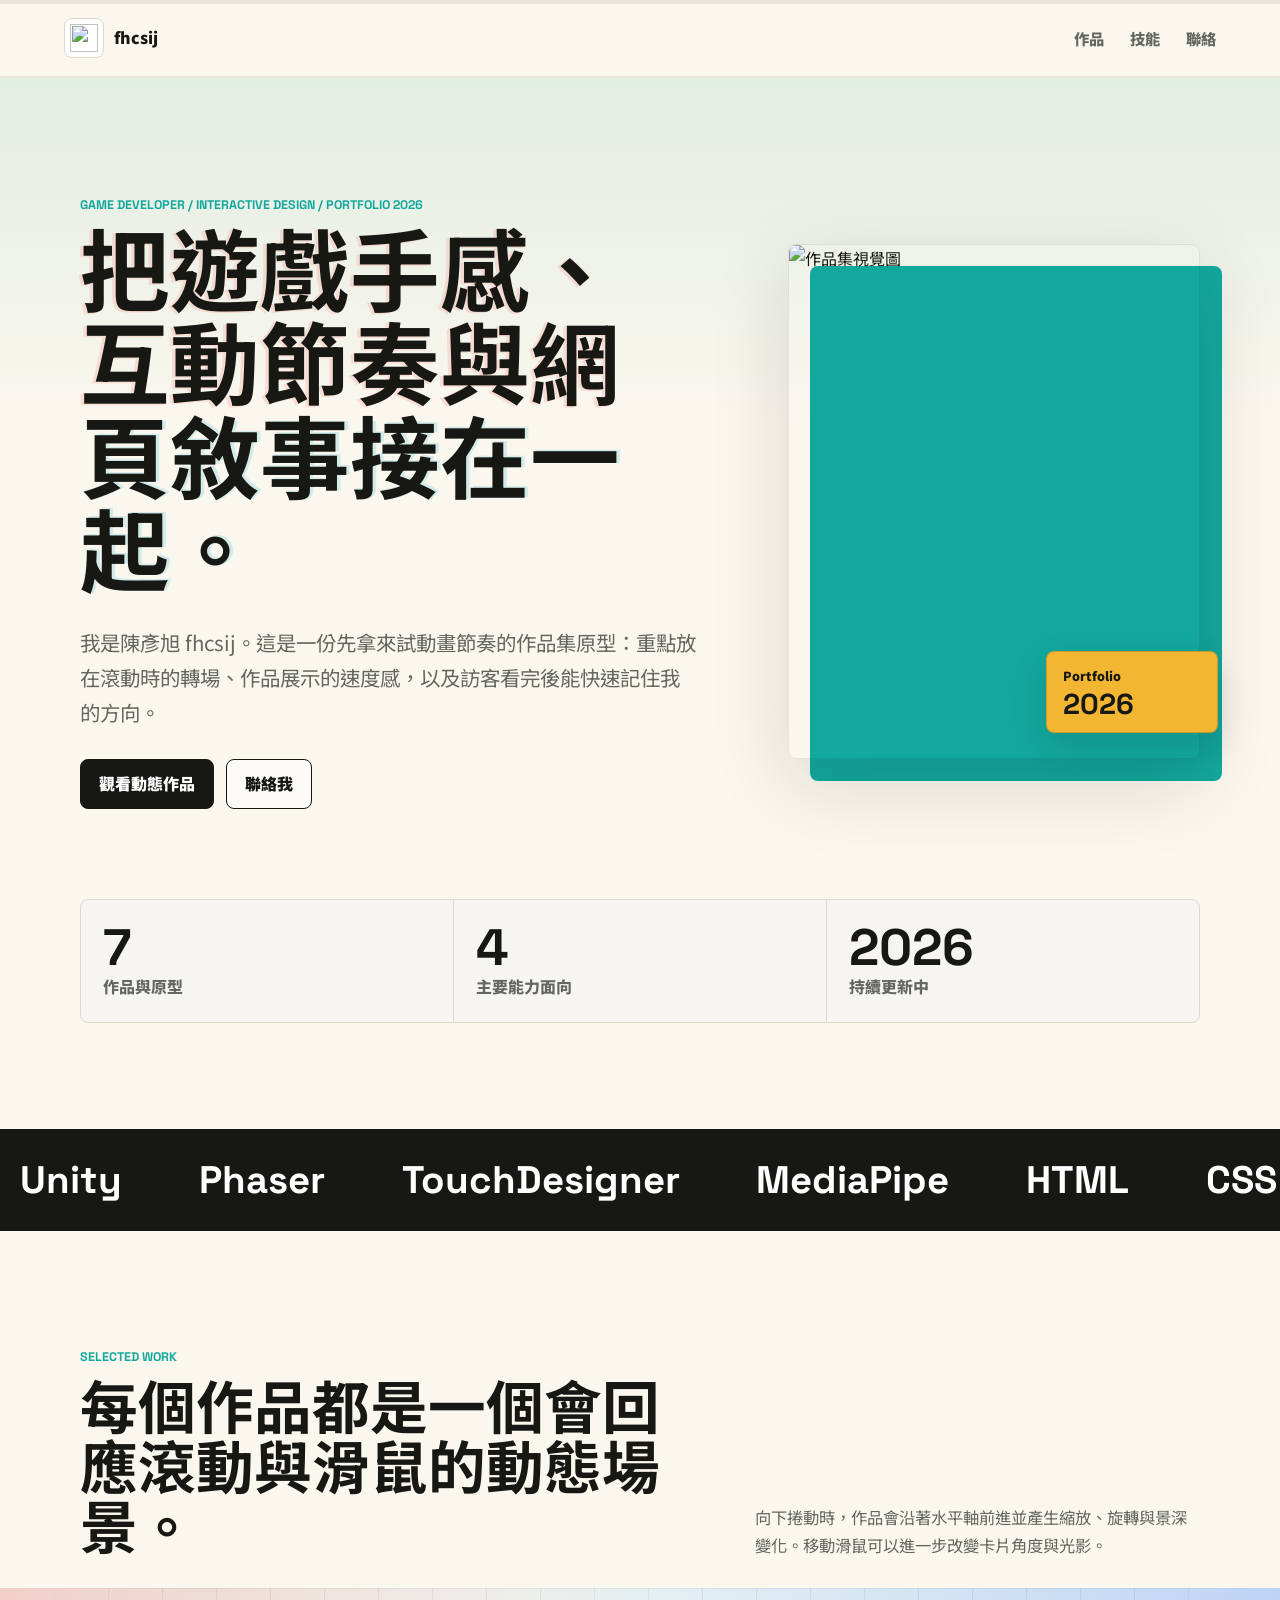
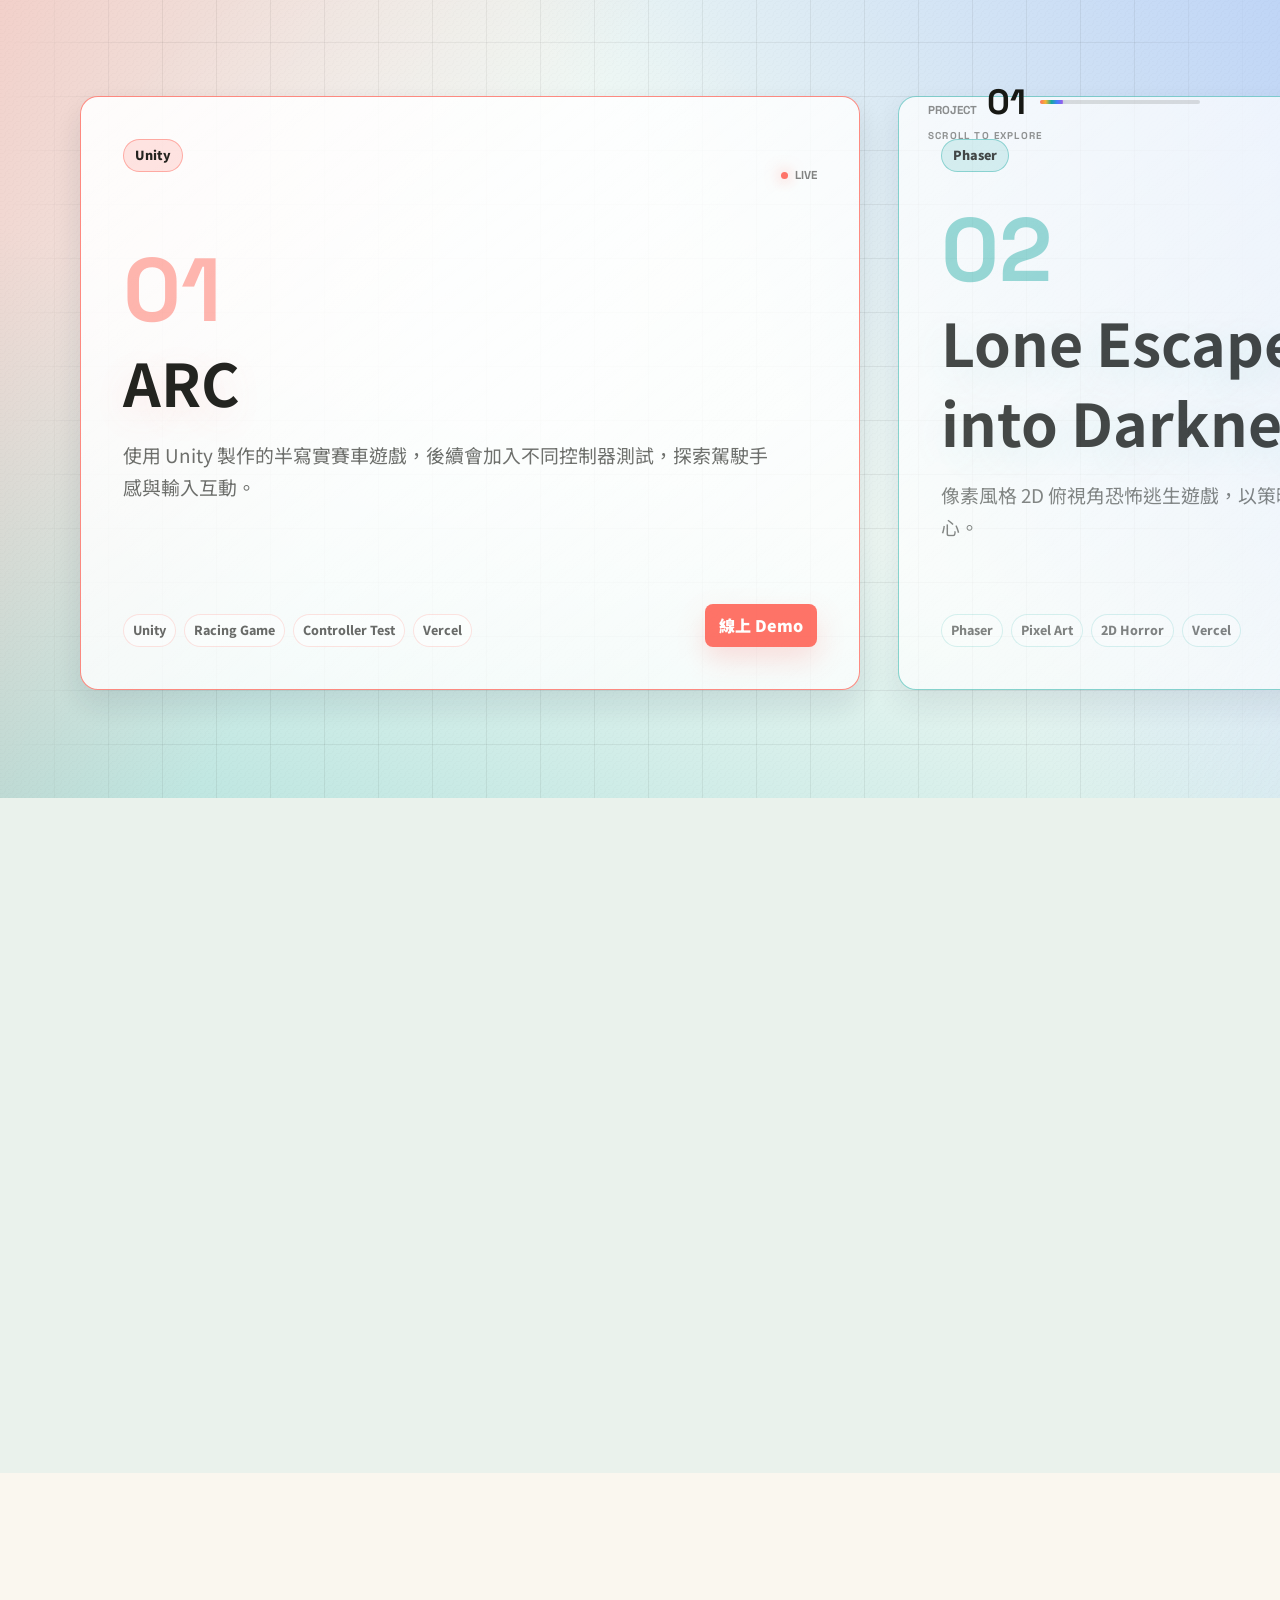
==== index.html @ 39728707 "Build central-spine fan book showcase" ====
<!doctype html>
<html lang="zh-Hant">
  <head>
    <meta charset="utf-8" />
    <meta name="viewport" content="width=device-width, initial-scale=1" />
    <meta
      name="description"
      content="陳彥旭 fhcsij 的動態作品集原型，展示遊戲開發、互動設計與網頁專案。"
    />
    <title>陳彥旭 fhcsij｜動態作品集原型</title>
    <link rel="preconnect" href="https://fonts.googleapis.com" />
    <link rel="preconnect" href="https://fonts.gstatic.com" crossorigin />
    <link
      href="https://fonts.googleapis.com/css2?family=Noto+Sans+TC:wght@400;500;700;900&family=Space+Grotesk:wght@500;700&display=swap"
      rel="stylesheet"
    />
    <link rel="icon" href="assets/logo-fhcsij.svg" type="image/svg+xml" />
    <link rel="stylesheet" href="styles.css?v=fan-book-20260610-1" />
    <script defer src="https://cdn.jsdelivr.net/npm/gsap@3.12.5/dist/gsap.min.js"></script>
    <script defer src="https://cdn.jsdelivr.net/npm/gsap@3.12.5/dist/ScrollTrigger.min.js"></script>
    <script defer src="script.js?v=fan-book-20260610-1"></script>
  </head>
  <body>
    <div class="scroll-progress" aria-hidden="true">
      <span class="scroll-progress__bar"></span>
    </div>
    <div class="cursor-ring" aria-hidden="true"></div>

    <header class="site-header">
      <a class="brand" href="#top" aria-label="回到首頁">
        <span class="brand-mark">
          <img src="assets/logo-fhcsij.svg" alt="" />
        </span>
        <span>fhcsij</span>
      </a>
      <nav class="nav-links" aria-label="主要導覽">
        <a href="#work">作品</a>
        <a href="#skills">技能</a>
        <a href="#contact">聯絡</a>
      </nav>
      <button class="menu-button" type="button" aria-label="開啟選單" aria-expanded="false">
        <span></span>
        <span></span>
      </button>
    </header>

    <main id="top">
      <section class="hero section-band">
        <div class="hero-copy">
          <p class="eyebrow">Game Developer / Interactive Design / Portfolio 2026</p>
          <h1 class="hero-title" data-text="把遊戲手感、互動節奏與網頁敘事接在一起。">
            把遊戲手感、互動節奏與網頁敘事接在一起。
          </h1>
          <p class="hero-lede">
            我是陳彥旭 fhcsij。這是一份先拿來試動畫節奏的作品集原型：重點放在滾動時的轉場、作品展示的速度感，以及訪客看完後能快速記住我的方向。
          </p>
          <div class="hero-actions" aria-label="主要操作">
            <a class="button primary" href="#work">觀看動態作品</a>
            <a class="button secondary" href="mailto:risingsun940506@gmail.com">聯絡我</a>
          </div>
        </div>

        <figure class="hero-visual" aria-label="作品集視覺預覽">
          <img src="assets/portfolio-visual.png" alt="作品集視覺圖" />
          <figcaption>
            <span>Portfolio</span>
            <strong>2026</strong>
          </figcaption>
        </figure>
      </section>

      <section class="stats section-band reveal" aria-label="作品集摘要">
        <div>
          <strong data-count="7">0</strong>
          <span>作品與原型</span>
        </div>
        <div>
          <strong data-count="4">0</strong>
          <span>主要能力面向</span>
        </div>
        <div>
          <strong data-count="2026">0</strong>
          <span>持續更新中</span>
        </div>
      </section>

      <section class="intro-strip">
        <div class="intro-strip__inner">
          <span>Unity</span>
          <span>Phaser</span>
          <span>TouchDesigner</span>
          <span>MediaPipe</span>
          <span>HTML</span>
          <span>CSS</span>
          <span>JavaScript</span>
          <span>PHP</span>
        </div>
      </section>

      <section class="work-intro section-band" id="work">
        <p class="eyebrow reveal">Selected Work</p>
        <div class="section-heading reveal">
          <h2>每個作品都是一個會回應滾動與滑鼠的動態場景。</h2>
          <p>
            向下捲動時，作品會沿著水平軸前進並產生縮放、旋轉與景深變化。移動滑鼠可以進一步改變卡片角度與光影。
          </p>
        </div>
      </section>

      <section class="horizontal-showcase" aria-label="精選作品動態展示">
        <div class="showcase-spotlight" aria-hidden="true"></div>
        <div class="showcase-noise" aria-hidden="true"></div>
        <div class="showcase-aura showcase-aura--one" aria-hidden="true"></div>
        <div class="showcase-aura showcase-aura--two" aria-hidden="true"></div>
        <div class="showcase-grid" aria-hidden="true"></div>
        <div class="motion-rails" aria-hidden="true"></div>
        <div class="showcase-counter" aria-hidden="true">
          <div>
            <span>PROJECT</span>
            <strong id="activeProjectNumber">01</strong>
          </div>
          <span class="showcase-progress">
            <i id="showcaseProgressBar"></i>
          </span>
          <small>SCROLL TO EXPLORE</small>
        </div>
        <div class="project-track" id="featuredTrack"></div>
      </section>

      <section class="skills" id="skills">
        <div class="section-band">
          <div class="section-heading reveal">
            <div>
              <p class="eyebrow">Capabilities</p>
              <h2>我可以把想法做到可玩、可看、可操作。</h2>
            </div>
            <p>
              目前能力橫跨遊戲原型、互動裝置、網頁介面與資料整理。這一段用分批浮現測試閱讀節奏。
            </p>
          </div>

          <div class="skill-grid">
            <article class="skill-card reveal-card">
              <span>01</span>
              <h3>遊戲開發</h3>
              <p>以 Unity 與 Phaser 製作可遊玩的原型，關注操作手感、節奏與關卡體驗。</p>
            </article>
            <article class="skill-card reveal-card">
              <span>02</span>
              <h3>網頁介面</h3>
              <p>使用 HTML、CSS、JavaScript 製作響應式介面，也能串接基礎後端功能。</p>
            </article>
            <article class="skill-card reveal-card">
              <span>03</span>
              <h3>互動裝置</h3>
              <p>透過 TouchDesigner、MediaPipe 等工具，探索手勢控制與即時影像互動。</p>
            </article>
            <article class="skill-card reveal-card">
              <span>04</span>
              <h3>敘事設計</h3>
              <p>從電影、影像與場景氛圍找靈感，把故事感融入遊戲與網站體驗。</p>
            </article>
          </div>
        </div>
      </section>

      <section class="process section-band">
        <div class="section-heading reveal">
          <div>
            <p class="eyebrow">Motion Rhythm</p>
            <h2>這版先測三種動態節奏。</h2>
          </div>
          <p>如果方向對了，下一版就可以把文案、作品截圖、顏色與轉場細節修得更像真正要發佈的網站。</p>
        </div>

        <div class="process-list">
          <article class="process-item reveal">
            <strong>01</strong>
            <h3>Hero 入場</h3>
            <p>第一屏讓標題、文案與視覺分層進入，建立作品集的第一印象。</p>
          </article>
          <article class="process-item reveal">
            <strong>02</strong>
            <h3>水平作品軸</h3>
            <p>桌機讓作品展示跟著滾動前進，像瀏覽一段可操作的作品時間軸。</p>
          </article>
          <article class="process-item reveal">
            <strong>03</strong>
            <h3>卡片批次浮現</h3>
            <p>作品與技能卡片用分批進場建立層次，避免所有元素同時跳出來。</p>
          </article>
        </div>
      </section>

      <section class="about section-band reveal">
        <div>
          <p class="eyebrow">About</p>
          <h2>關於陳彥旭 fhcsij</h2>
        </div>
        <div class="about-copy">
          <p>
            我是多媒體設計系學生，也在累積遊戲開發與互動設計作品。偏好把問題拆解成規則、流程與體驗，再把它做成可以被操作、可以被測試的東西。
          </p>
          <p>
            接下來會持續往遊戲開發前進，也保留後端與互動網頁作為能力延伸。這份原型可以當作之後真正個人網站的動態基礎。
          </p>
        </div>
      </section>

      <section class="contact section-band" id="contact">
        <div class="reveal">
          <p class="eyebrow">Contact</p>
          <h2>如果這個方向有感覺，我們下一步就調成更像你的版本。</h2>
        </div>
        <div class="contact-actions reveal">
          <a class="button primary" href="mailto:risingsun940506@gmail.com">risingsun940506@gmail.com</a>
          <a class="button secondary" href="https://github.com/fhcsij">GitHub</a>
        </div>
      </section>
    </main>

    <footer class="site-footer">
      <span>© <span id="year"></span> 陳彥旭 fhcsij</span>
      <a href="#top">回到頂端</a>
    </footer>
  </body>
</html>
---- styles.css ----
:root {
  color-scheme: light;
  --ink: #171814;
  --muted: #64675f;
  --paper: #faf7ef;
  --panel: #ffffff;
  --line: #ded9c9;
  --mint: #c8e2d4;
  --teal: #13a89e;
  --coral: #ff6b5f;
  --gold: #f2b632;
  --blue: #477cff;
  --violet: #9a5de8;
  --cyan: #20b9d2;
  --lime: #8dbf39;
  --shadow: 0 24px 80px rgba(23, 24, 20, 0.14);
  --radius: 8px;
}

* {
  box-sizing: border-box;
}

html {
  scroll-behavior: smooth;
}

body {
  margin: 0;
  color: var(--ink);
  background:
    linear-gradient(180deg, rgba(200, 226, 212, 0.58) 0, rgba(250, 247, 239, 0) 420px),
    var(--paper);
  font-family: "Noto Sans TC", system-ui, -apple-system, BlinkMacSystemFont, "Segoe UI", sans-serif;
  line-height: 1.7;
  overflow-x: hidden;
}

@media (hover: hover) and (pointer: fine) {
  body,
  a,
  button {
    cursor: none;
  }
}

body.menu-open {
  overflow: hidden;
}

img {
  display: block;
  max-width: 100%;
}

a {
  color: inherit;
  text-decoration: none;
}

button {
  font: inherit;
}

.scroll-progress {
  position: fixed;
  top: 0;
  right: 0;
  left: 0;
  z-index: 60;
  height: 4px;
  background: rgba(23, 24, 20, 0.08);
}

.scroll-progress__bar {
  display: block;
  width: 100%;
  height: 100%;
  background: var(--coral);
  transform: scaleX(0);
  transform-origin: left center;
}

.cursor-ring {
  --cursor-x: -100px;
  --cursor-y: -100px;
  position: fixed;
  top: 0;
  left: 0;
  z-index: 1000;
  width: 38px;
  height: 38px;
  background: rgba(23, 24, 20, 0.08);
  border: 1px solid rgba(23, 24, 20, 0.58);
  border-radius: 50%;
  pointer-events: none;
  opacity: 0;
  transform: translate3d(var(--cursor-x), var(--cursor-y), 0) translate(-50%, -50%) scale(0.85);
  transition:
    width 160ms ease,
    height 160ms ease,
    border-width 160ms ease,
    opacity 160ms ease,
    transform 80ms ease;
  will-change: transform;
}

.cursor-ring.cursor-visible {
  opacity: 1;
}

.cursor-ring.cursor-hover {
  width: 62px;
  height: 62px;
  border-width: 1px;
}

.cursor-ring.cursor-pressed {
  transform: translate3d(var(--cursor-x), var(--cursor-y), 0) translate(-50%, -50%) scale(0.72);
}

@media (hover: none), (pointer: coarse), (prefers-reduced-motion: reduce) {
  .cursor-ring {
    display: none;
  }
}

.site-header {
  position: sticky;
  top: 0;
  z-index: 50;
  display: flex;
  align-items: center;
  justify-content: space-between;
  gap: 24px;
  padding: 18px clamp(20px, 5vw, 72px);
  background: rgba(250, 247, 239, 0.97);
  border-bottom: 1px solid rgba(23, 24, 20, 0.08);
}

.brand,
.nav-links,
.hero-actions,
.contact-actions {
  display: flex;
  align-items: center;
}

.brand {
  gap: 10px;
  font-weight: 900;
}

.brand-mark {
  display: grid;
  width: 40px;
  height: 40px;
  place-items: center;
  background: var(--panel);
  border: 1px solid var(--line);
  border-radius: var(--radius);
  overflow: hidden;
}

.brand-mark img {
  width: 28px;
  height: 28px;
  object-fit: contain;
}

.nav-links {
  gap: 26px;
  color: var(--muted);
  font-size: 0.96rem;
  font-weight: 800;
}

.nav-links a {
  position: relative;
}

.nav-links a::after {
  position: absolute;
  right: 0;
  bottom: -8px;
  left: 0;
  height: 2px;
  background: var(--coral);
  content: "";
  transform: scaleX(0);
  transform-origin: left center;
  transition: transform 180ms ease;
}

.nav-links a:hover,
.site-footer a:hover {
  color: var(--teal);
}

.nav-links a:hover::after {
  transform: scaleX(1);
}

.menu-button {
  display: none;
  width: 42px;
  height: 42px;
  padding: 0;
  border: 1px solid var(--line);
  border-radius: var(--radius);
  background: var(--panel);
  cursor: pointer;
}

.menu-button span {
  display: block;
  width: 18px;
  height: 2px;
  margin: 5px auto;
  background: var(--ink);
  transition: transform 180ms ease;
}

.menu-button[aria-expanded="true"] span:first-child {
  transform: translateY(3.5px) rotate(45deg);
}

.menu-button[aria-expanded="true"] span:last-child {
  transform: translateY(-3.5px) rotate(-45deg);
}

.section-band {
  width: min(1120px, calc(100% - 40px));
  margin: 0 auto;
}

.hero {
  display: grid;
  grid-template-columns: minmax(0, 1.08fr) minmax(310px, 0.72fr);
  gap: clamp(34px, 7vw, 90px);
  align-items: center;
  min-height: calc(100vh - 78px);
  padding: clamp(50px, 7vw, 92px) 0 clamp(36px, 5vw, 62px);
}

.eyebrow {
  margin: 0 0 12px;
  color: var(--teal);
  font-family: "Space Grotesk", sans-serif;
  font-size: 0.78rem;
  font-weight: 700;
  letter-spacing: 0;
  text-transform: uppercase;
}

h1,
h2,
h3,
p {
  margin-top: 0;
}

h1,
h2 {
  max-width: 940px;
  font-family: "Space Grotesk", "Noto Sans TC", sans-serif;
  line-height: 1.04;
  letter-spacing: 0;
}

h1 {
  margin-bottom: 24px;
  font-size: clamp(3rem, 7vw, 6.65rem);
}

.hero-title {
  position: relative;
  isolation: isolate;
  text-shadow:
    0 0 0 rgba(255, 107, 95, 0),
    0 0 0 rgba(32, 185, 210, 0);
  animation: title-breathe 1.1s ease-out 1 both;
}

.hero-title::before,
.hero-title::after {
  position: absolute;
  inset: 0;
  z-index: -1;
  pointer-events: none;
  color: transparent;
  content: attr(data-text);
  opacity: 0.18;
  -webkit-text-stroke: 1px currentColor;
}

.hero-title::before {
  color: var(--coral);
  transform: translate(-3px, 1px);
  clip-path: inset(0 0 52% 0);
  animation: title-slice-a 900ms steps(1, end) 1 both;
}

.hero-title::after {
  color: var(--cyan);
  transform: translate(3px, -1px);
  clip-path: inset(52% 0 0 0);
  animation: title-slice-b 1s steps(1, end) 1 both;
}

@keyframes title-breathe {
  50% {
    text-shadow:
      -5px 0 18px rgba(255, 107, 95, 0.12),
      5px 0 18px rgba(32, 185, 210, 0.12);
  }
}

@keyframes title-slice-a {
  0%,
  72%,
  100% {
    transform: translate(-3px, 1px);
  }
  78% {
    transform: translate(8px, -2px);
  }
  86% {
    transform: translate(-7px, 2px);
  }
}

@keyframes title-slice-b {
  0%,
  68%,
  100% {
    transform: translate(3px, -1px);
  }
  76% {
    transform: translate(-9px, 2px);
  }
  88% {
    transform: translate(6px, -2px);
  }
}

h2 {
  margin-bottom: 0;
  font-size: clamp(2.1rem, 4.5vw, 4.4rem);
}

h3 {
  margin-bottom: 10px;
  font-size: 1.1rem;
  line-height: 1.35;
}

.hero-lede,
.section-heading p,
.skill-card p,
.process-item p,
.about-copy p {
  color: var(--muted);
}

.hero-lede {
  max-width: 690px;
  font-size: clamp(1.05rem, 1.8vw, 1.28rem);
}

.hero-actions,
.contact-actions {
  flex-wrap: wrap;
  gap: 12px;
  margin-top: 30px;
}

.button {
  display: inline-flex;
  align-items: center;
  justify-content: center;
  min-height: 46px;
  padding: 10px 18px;
  border: 1px solid var(--ink);
  border-radius: var(--radius);
  font-weight: 900;
  transition:
    transform 180ms ease,
    background-color 180ms ease,
    border-color 180ms ease;
}

.button.primary {
  color: #fff;
  background: var(--ink);
}

.button.secondary {
  background: rgba(255, 255, 255, 0.58);
}

.button:hover,
.project-slide-clickable:hover {
  transform: translateY(-3px);
}

.hero-visual {
  position: relative;
  margin: 0;
}

.hero-visual::before {
  position: absolute;
  inset: 22px -22px -22px 22px;
  z-index: -1;
  background: var(--teal);
  border-radius: var(--radius);
  content: "";
}

.hero-visual img {
  width: 100%;
  aspect-ratio: 4 / 5;
  object-fit: cover;
  border: 1px solid rgba(23, 24, 20, 0.08);
  border-radius: var(--radius);
  box-shadow: var(--shadow);
}

.hero-visual figcaption {
  position: absolute;
  right: -18px;
  bottom: 26px;
  display: grid;
  gap: 2px;
  min-width: 172px;
  padding: 14px 16px;
  color: var(--ink);
  background: var(--gold);
  border: 1px solid rgba(23, 24, 20, 0.18);
  border-radius: var(--radius);
  box-shadow: 0 14px 36px rgba(23, 24, 20, 0.14);
}

.hero-visual figcaption span {
  font-size: 0.78rem;
  font-weight: 900;
}

.hero-visual figcaption strong {
  font-family: "Space Grotesk", sans-serif;
  font-size: 1.8rem;
  line-height: 1;
}

.stats {
  display: grid;
  grid-template-columns: repeat(3, 1fr);
  gap: 1px;
  overflow: hidden;
  margin-bottom: clamp(56px, 9vw, 106px);
  border: 1px solid var(--line);
  border-radius: var(--radius);
  background: var(--line);
}

.stats div {
  min-height: 116px;
  padding: 22px;
  background: rgba(255, 255, 255, 0.74);
}

.stats strong {
  display: block;
  font-family: "Space Grotesk", sans-serif;
  font-size: clamp(2rem, 4vw, 3.4rem);
  line-height: 1;
}

.stats span {
  color: var(--muted);
  font-weight: 800;
}

.intro-strip {
  overflow: hidden;
  padding: 18px 0;
  background: var(--ink);
  color: #fff;
}

.intro-strip__inner {
  display: flex;
  width: max-content;
  gap: clamp(28px, 6vw, 82px);
  padding-inline: 20px;
  font-family: "Space Grotesk", sans-serif;
  font-size: clamp(1.25rem, 3vw, 2.5rem);
  font-weight: 700;
  white-space: nowrap;
}

.work-intro {
  padding: clamp(70px, 10vw, 116px) 0 28px;
}

.section-heading {
  position: relative;
  display: grid;
  grid-template-columns: minmax(0, 0.96fr) minmax(260px, 0.7fr);
  gap: clamp(24px, 5vw, 68px);
  align-items: end;
}

.section-heading::after {
  position: absolute;
  right: 0;
  bottom: -18px;
  left: 0;
  height: 3px;
  background: linear-gradient(90deg, var(--coral), var(--gold), var(--teal), var(--blue), transparent 84%);
  content: "";
  transform: scaleX(0);
  transform-origin: left center;
}

.section-heading.is-visible::after {
  animation: heading-sweep 700ms cubic-bezier(0.2, 0.8, 0.2, 1) 120ms forwards;
}

@keyframes heading-sweep {
  to {
    transform: scaleX(1);
  }
}

.section-heading p {
  margin-bottom: 0;
  font-size: 1.02rem;
}

.horizontal-showcase {
  position: relative;
  min-height: 100vh;
  overflow: hidden;
  padding: 10vh 0;
  color: var(--ink);
  background:
    linear-gradient(120deg, rgba(255, 107, 95, 0.28), transparent 38%),
    linear-gradient(235deg, rgba(71, 124, 255, 0.28), transparent 42%),
    linear-gradient(20deg, rgba(19, 168, 158, 0.24), transparent 45%),
    #edf7f3;
  perspective: 1400px;
}

.horizontal-showcase.book-mode {
  color: #f7f5ef;
  background:
    radial-gradient(circle at 50% 48%, rgba(255, 255, 255, 0.09), transparent 38%),
    linear-gradient(135deg, rgba(255, 107, 95, 0.08), transparent 42%),
    linear-gradient(225deg, rgba(71, 124, 255, 0.11), transparent 44%),
    #17181b;
}

.book-mode .showcase-spotlight {
  background: radial-gradient(circle at 50% 48%, rgba(255, 255, 255, 0.12), transparent 44%);
  opacity: 1;
}

.book-mode .showcase-grid {
  background-image:
    linear-gradient(rgba(255, 255, 255, 0.035) 1px, transparent 1px),
    linear-gradient(90deg, rgba(255, 255, 255, 0.035) 1px, transparent 1px);
}

.book-mode .showcase-counter {
  color: rgba(255, 255, 255, 0.52);
}

.book-mode .showcase-counter strong {
  color: #fff;
}

.book-mode .showcase-counter small {
  color: rgba(255, 255, 255, 0.44);
}

.book-mode .showcase-progress {
  background: rgba(255, 255, 255, 0.14);
}

.showcase-spotlight {
  position: absolute;
  top: 0;
  left: 0;
  z-index: 1;
  width: 100%;
  height: 100%;
  pointer-events: none;
  background: radial-gradient(circle at 35% 42%, rgba(255, 255, 255, 0.56), transparent 42%);
  opacity: 0.7;
}

.showcase-noise {
  position: absolute;
  inset: 0;
  z-index: 2;
  pointer-events: none;
  background-image:
    repeating-radial-gradient(circle at 12% 18%, rgba(23, 24, 20, 0.06) 0 1px, transparent 1px 4px),
    linear-gradient(115deg, transparent 44%, rgba(255, 255, 255, 0.2) 49%, transparent 54%);
  background-size: 8px 8px, 240% 100%;
  opacity: 0.24;
}

.showcase-grid {
  position: absolute;
  inset: 0;
  pointer-events: none;
  background-image:
    linear-gradient(rgba(23, 24, 20, 0.065) 1px, transparent 1px),
    linear-gradient(90deg, rgba(23, 24, 20, 0.065) 1px, transparent 1px);
  background-size: 54px 54px;
  mask-image: linear-gradient(90deg, transparent, #000 12%, #000 88%, transparent);
}

.motion-rails {
  position: absolute;
  inset: 0 auto 0 -28vw;
  z-index: 1;
  width: 72vw;
  pointer-events: none;
  background:
    linear-gradient(90deg, transparent, var(--coral) 24%, var(--gold) 56%, transparent) 0 22% / 72% 5px no-repeat,
    linear-gradient(90deg, transparent, var(--teal) 28%, var(--blue) 64%, transparent) 18% 54% / 88% 5px no-repeat,
    linear-gradient(90deg, transparent, var(--violet) 34%, var(--cyan) 70%, transparent) -8% 82% / 58% 5px no-repeat;
  opacity: 0.42;
  transform: skewX(-18deg);
  will-change: transform;
  contain: layout paint style;
}

.showcase-aura {
  display: none;
}

.showcase-aura--one {
  top: 8%;
  left: -12%;
  background: var(--coral);
}

.showcase-aura--two {
  right: -18%;
  bottom: 12%;
  background: var(--blue);
}

.showcase-counter {
  position: absolute;
  top: 96px;
  right: max(20px, calc((100vw - 1120px) / 2));
  z-index: 3;
  display: grid;
  grid-template-columns: auto 160px;
  gap: 8px 14px;
  align-items: center;
  color: rgba(23, 24, 20, 0.48);
  font-family: "Space Grotesk", sans-serif;
  font-size: 0.72rem;
  font-weight: 700;
}

.showcase-counter > div {
  display: flex;
  align-items: baseline;
  gap: 10px;
}

.showcase-counter strong {
  color: var(--ink);
  font-size: 2.2rem;
  line-height: 1;
}

.showcase-counter small {
  grid-column: 1 / -1;
  color: rgba(23, 24, 20, 0.46);
  font-size: 0.62rem;
  letter-spacing: 0.12em;
}

.showcase-progress {
  position: relative;
  display: block;
  width: 160px;
  height: 4px;
  overflow: hidden;
  background: rgba(23, 24, 20, 0.13);
  border-radius: 999px;
}

.showcase-progress i {
  display: block;
  width: 100%;
  height: 100%;
  background: linear-gradient(90deg, var(--coral), var(--gold), var(--teal), var(--blue), var(--violet));
  border-radius: inherit;
  box-shadow: 0 0 18px rgba(71, 124, 255, 0.42);
  transform: scaleX(0.142857);
  transform-origin: left center;
  transition: transform 420ms cubic-bezier(0.2, 0.8, 0.2, 1);
}

.project-track {
  position: relative;
  z-index: 2;
  display: flex;
  align-items: stretch;
  gap: clamp(22px, 3vw, 46px);
  width: max-content;
  padding: 0 max(20px, calc((100vw - 1120px) / 2));
  will-change: transform;
}

.book-mode .project-track {
  display: block;
  width: min(1160px, calc(100vw - 120px));
  height: clamp(570px, 70vh, 740px);
  margin: 0 auto;
  padding: 0;
  perspective: 1900px;
  perspective-origin: 50% 44%;
  transform-style: preserve-3d;
  will-change: auto;
}

.book-mode .project-track::before {
  position: absolute;
  top: 4%;
  bottom: 4%;
  left: calc(50% - 5px);
  z-index: 50;
  width: 10px;
  background:
    linear-gradient(90deg, rgba(0, 0, 0, 0.72), rgba(255, 255, 255, 0.46) 48%, rgba(0, 0, 0, 0.72));
  border-radius: 50%;
  box-shadow:
    -18px 0 40px rgba(0, 0, 0, 0.32),
    18px 0 40px rgba(0, 0, 0, 0.32);
  content: "";
  pointer-events: none;
  transform: rotate(-5deg) translateZ(70px);
}

.book-mode .project-track::after {
  position: absolute;
  right: 8%;
  bottom: 3%;
  left: 8%;
  z-index: -1;
  height: 18%;
  background: rgba(0, 0, 0, 0.52);
  border-radius: 50%;
  content: "";
  pointer-events: none;
  transform: rotateX(76deg) translateZ(-120px);
}

.project-slide {
  --accent: var(--coral);
  --accent-rgb: 255, 107, 95;
  --pointer-x: 50%;
  --pointer-y: 50%;
  --tilt-x: 0deg;
  --tilt-y: 0deg;
  --scroll-scale: 1;
  --scroll-y: 0px;
  --scroll-rotate-y: 0deg;
  position: relative;
  isolation: isolate;
  display: grid;
  width: min(780px, 74vw);
  min-height: 66vh;
  padding: clamp(24px, 4vw, 42px);
  color: var(--ink);
  background: linear-gradient(145deg, rgba(255, 255, 255, 0.97), rgba(255, 255, 255, 0.78));
  border: 1px solid rgba(var(--accent-rgb), 0.62);
  border-radius: 18px;
  box-shadow:
    0 22px 54px rgba(36, 54, 72, 0.16),
    0 0 32px rgba(var(--accent-rgb), 0.1),
    inset 0 1px 0 rgba(255, 255, 255, 0.9);
  overflow: hidden;
  transform:
    translateY(var(--scroll-y))
    scale(var(--scroll-scale))
    rotateY(calc(var(--scroll-rotate-y) + var(--tilt-y)))
    rotateX(var(--tilt-x));
  contain: layout paint style;
  transition:
    transform 180ms ease-out,
    border-color 220ms ease;
}

.book-mode .project-slide {
  position: absolute;
  top: 10%;
  bottom: 10%;
  left: 50%;
  width: min(47%, 520px);
  min-height: 0;
  padding: 0;
  background: transparent;
  border: 0;
  border-radius: 0 14px 14px 0;
  box-shadow: none;
  overflow: visible;
  pointer-events: none;
  transform-style: preserve-3d;
  will-change: transform;
  contain: none;
}

.book-mode .project-slide.is-active {
  z-index: 40 !important;
  pointer-events: auto;
}

.book-mode .project-slide::before {
  display: none;
}

.project-page-front {
  display: contents;
}

.project-page-back {
  display: none;
}

.book-mode .project-page-front,
.book-mode .project-page-back {
  position: absolute;
  inset: 0;
  border: 1px solid rgba(var(--accent-rgb), 0.62);
  border-radius: 0 14px 14px 0;
  backface-visibility: hidden;
  -webkit-backface-visibility: hidden;
  isolation: isolate;
  overflow: hidden;
  transform-style: flat;
}

.book-mode .project-page-front {
  display: grid;
  padding: clamp(22px, 2.7vw, 36px);
  color: var(--ink);
  background:
    linear-gradient(90deg, rgba(23, 24, 20, 0.13), transparent 7%),
    linear-gradient(145deg, #ffffff, #f1f5f2);
  box-shadow:
    5px -7px 0 -1px #fff3cf,
    10px -14px 0 -2px #e9ddff,
    15px -21px 0 -3px #d6f3ef,
    18px 22px 42px rgba(0, 0, 0, 0.25),
    inset 0 1px 0 rgba(255, 255, 255, 0.92);
}

.book-mode .project-slide.is-future .project-page-front,
.book-mode .project-slide.is-future .project-page-back {
  visibility: hidden !important;
}

.book-mode .project-page-back {
  display: grid;
  align-content: center;
  justify-items: center;
  gap: 8px;
  padding: 28px;
  color: #fff;
  background:
    linear-gradient(135deg, rgba(var(--accent-rgb), 0.92), rgba(17, 18, 20, 0.97) 68%);
  box-shadow:
    -18px 22px 42px rgba(0, 0, 0, 0.3),
    inset 0 0 0 1px rgba(255, 255, 255, 0.16);
  border-radius: 14px 0 0 14px;
  text-align: center;
}

.book-mode .project-page-back span,
.book-mode .project-page-back small {
  font-family: "Space Grotesk", sans-serif;
  font-size: 0.72rem;
  font-weight: 700;
  letter-spacing: 0.12em;
}

.book-mode .project-page-back strong {
  font-family: "Space Grotesk", sans-serif;
  font-size: clamp(5rem, 9vw, 9rem);
  line-height: 0.85;
  opacity: 0.88;
}

.project-page-fold {
  display: none;
}

.book-mode .project-page-fold {
  position: absolute;
  inset: 0 0 0 auto;
  z-index: 6;
  display: block;
  width: 48%;
  pointer-events: none;
  background:
    linear-gradient(
      90deg,
      transparent 0,
      rgba(var(--accent-rgb), 0.12) 24%,
      rgba(255, 255, 255, 0.76) 62%,
      rgba(23, 24, 20, 0.18) 100%
    );
  opacity: 0;
  transform: scaleX(0);
}

.book-mode .project-slide:nth-child(even) .project-page-fold {
  background:
    linear-gradient(
      90deg,
      transparent 0,
      rgba(71, 124, 255, 0.1) 24%,
      rgba(255, 255, 255, 0.8) 62%,
      rgba(19, 168, 158, 0.2) 100%
    );
}

.book-mode .project-slide-clickable:hover {
  transform: none;
}

.book-mode .project-slide__top,
.book-mode .project-slide__content,
.book-mode .project-slide__footer {
  z-index: 10;
  backface-visibility: hidden;
}

.book-mode .project-slide__shine,
.book-mode .project-slide__orb,
.book-mode .project-slide__scan {
  z-index: 0;
}

.book-mode .project-slide:not(.is-active) .project-slide__top,
.book-mode .project-slide:not(.is-active) .project-slide__content,
.book-mode .project-slide:not(.is-active) .project-slide__footer {
  opacity: 0;
  visibility: hidden;
}

.book-mode .project-title {
  display: block;
  max-width: 100%;
  margin-bottom: 16px;
  font-size: clamp(1.7rem, 2.8vw, 3.35rem);
  font-weight: 900;
  line-height: 1.08;
}

.book-mode .project-description {
  display: block;
  color: rgba(23, 24, 20, 0.66);
  font-size: clamp(0.92rem, 1.15vw, 1.08rem);
}

.project-slide::before {
  display: none;
}

.project-slide--teal {
  --accent: var(--teal);
  --accent-rgb: 19, 168, 158;
}

.project-slide--blue {
  --accent: var(--blue);
  --accent-rgb: 71, 124, 255;
}

.project-slide--gold {
  --accent: var(--gold);
  --accent-rgb: 242, 182, 50;
}

.project-slide--violet {
  --accent: var(--violet);
  --accent-rgb: 154, 93, 232;
}

.project-slide--cyan {
  --accent: var(--cyan);
  --accent-rgb: 32, 185, 210;
}

.project-slide--lime {
  --accent: var(--lime);
  --accent-rgb: 141, 191, 57;
}

.project-slide__shine {
  position: absolute;
  inset: 0;
  z-index: 1;
  pointer-events: none;
  background: linear-gradient(
    112deg,
    transparent 22%,
    rgba(255, 255, 255, 0.06) 38%,
    rgba(255, 255, 255, 0.72) 48%,
    rgba(255, 255, 255, 0.08) 57%,
    transparent 72%
  );
  transform: translateX(-130%);
  transition: transform 720ms cubic-bezier(0.2, 0.8, 0.2, 1);
}

.project-slide:hover .project-slide__shine {
  transform: translateX(130%);
}

.project-slide__orb {
  position: absolute;
  right: -110px;
  bottom: -130px;
  width: 380px;
  height: 380px;
  pointer-events: none;
  background:
    repeating-linear-gradient(
      135deg,
      rgba(var(--accent-rgb), 0.32) 0 2px,
      transparent 2px 22px
    );
  border: 1px solid rgba(var(--accent-rgb), 0.38);
  border-radius: 24px;
  clip-path: polygon(20% 0, 100% 0, 100% 80%, 80% 100%, 0 100%, 0 20%);
  opacity: 0.72;
}

.project-slide__orb::before,
.project-slide__orb::after {
  position: absolute;
  border: 1px solid rgba(var(--accent-rgb), 0.32);
  border-radius: 18px;
  content: "";
}

.project-slide__orb::before {
  inset: 48px;
}

.project-slide__orb::after {
  inset: 98px;
}

.project-slide__scan {
  position: absolute;
  inset: 0;
  pointer-events: none;
  background: repeating-linear-gradient(
    180deg,
    transparent 0,
    transparent 5px,
    rgba(var(--accent-rgb), 0.035) 6px
  );
  opacity: 0.48;
}

.project-slide-clickable {
  cursor: pointer;
}

.project-slide-clickable:hover {
  border-color: rgba(var(--accent-rgb), 0.82);
  box-shadow:
    0 26px 60px rgba(36, 54, 72, 0.2),
    0 0 36px rgba(var(--accent-rgb), 0.18),
    inset 0 1px 0 rgba(255, 255, 255, 0.96);
}

.project-slide.is-active {
  border-color: rgba(var(--accent-rgb), 0.88);
}

.project-slide.is-active::after {
  position: absolute;
  inset: auto 0 0;
  z-index: 3;
  height: 5px;
  background: linear-gradient(90deg, transparent, var(--accent), transparent);
  content: "";
  transform: scaleX(0);
  transform-origin: center;
  animation: active-line 560ms ease-out forwards;
}

@keyframes active-line {
  to {
    transform: scaleX(1);
  }
}

.horizontal-showcase.is-in-view .project-slide.is-active .project-status i {
  animation-play-state: running;
}

.project-slide.is-active .project-number {
  animation: number-float 1.2s ease-out 1 both;
  animation-play-state: paused;
}

.project-slide.is-active .project-slide__orb {
  animation: orb-breathe 1.4s ease-out 1 both;
  animation-play-state: paused;
}

.horizontal-showcase.is-in-view .project-slide.is-active .project-number,
.horizontal-showcase.is-in-view .project-slide.is-active .project-slide__orb {
  animation-play-state: running;
}

@keyframes number-float {
  50% {
    transform: translateY(-7px);
    opacity: 0.78;
  }
}

@keyframes orb-breathe {
  50% {
    opacity: 0.92;
    transform: scale(1.03);
  }
}

.project-slide__top {
  position: relative;
  z-index: 2;
  display: flex;
  justify-content: space-between;
  gap: 14px;
  margin-bottom: 24px;
}

.project-kicker {
  align-self: flex-start;
  padding: 5px 11px;
  color: var(--ink);
  background: rgba(var(--accent-rgb), 0.18);
  border: 1px solid rgba(var(--accent-rgb), 0.5);
  border-radius: 999px;
  font-size: 0.78rem;
  font-weight: 900;
}

.project-status {
  display: inline-flex;
  align-items: center;
  gap: 7px;
  color: rgba(23, 24, 20, 0.56);
  font-family: "Space Grotesk", sans-serif;
  font-size: 0.72rem;
  font-weight: 700;
}

.project-status i {
  width: 7px;
  height: 7px;
  background: var(--accent);
  border-radius: 50%;
  box-shadow: 0 0 16px var(--accent);
  animation: status-pulse 900ms ease-out 2;
  animation-play-state: paused;
}

@keyframes status-pulse {
  50% {
    opacity: 0.42;
    transform: scale(0.72);
  }
}

.project-slide__content {
  position: relative;
  z-index: 2;
  align-self: center;
}

.project-number {
  display: block;
  margin-bottom: 18px;
  color: var(--accent);
  font-family: "Space Grotesk", sans-serif;
  font-size: clamp(3.4rem, 7vw, 7.5rem);
  font-weight: 700;
  line-height: 0.76;
  opacity: 0.52;
}

.project-slide h3,
.project-title {
  max-width: 680px;
  margin-bottom: 18px;
  font-size: clamp(2.3rem, 4.6vw, 5rem);
  text-shadow: 0 10px 36px rgba(var(--accent-rgb), 0.12);
}

.project-slide p,
.project-description {
  max-width: 650px;
  color: rgba(23, 24, 20, 0.66);
  font-size: clamp(1rem, 1.5vw, 1.18rem);
}

.project-slide__footer {
  position: relative;
  z-index: 2;
  display: flex;
  align-items: end;
  justify-content: space-between;
  gap: 20px;
  align-self: end;
}

.project-meta {
  display: flex;
  flex-wrap: wrap;
  gap: 8px;
  margin-top: 28px;
}

.project-meta span {
  padding: 5px 9px;
  color: rgba(23, 24, 20, 0.68);
  background: rgba(255, 255, 255, 0.62);
  border: 1px solid rgba(var(--accent-rgb), 0.2);
  border-radius: 999px;
  font-size: 0.78rem;
  font-weight: 800;
}

.project-link {
  display: inline-flex;
  align-items: center;
  justify-content: center;
  flex: 0 0 auto;
  min-height: 42px;
  margin-top: 22px;
  padding: 8px 14px;
  color: #fff;
  background: var(--accent);
  border-radius: var(--radius);
  box-shadow: 0 12px 28px rgba(var(--accent-rgb), 0.22);
  font-weight: 900;
}

.project-link:hover {
  background: var(--ink);
}

.no-gsap .horizontal-showcase {
  min-height: auto;
  overflow-x: auto;
  padding: 12vh 0;
  scroll-snap-type: x mandatory;
  scrollbar-width: none;
}

.no-gsap .horizontal-showcase::-webkit-scrollbar {
  display: none;
}

.no-gsap .project-slide {
  scroll-snap-align: center;
}

.no-gsap .project-slide.is-active {
  border-color: rgba(var(--accent-rgb), 0.82);
}

.no-gsap .reveal,
.no-gsap .reveal-card {
  opacity: 0;
  transform: translateY(34px);
  transition:
    opacity 620ms ease,
    transform 620ms ease;
}

.no-gsap .reveal.is-visible,
.no-gsap .reveal-card.is-visible {
  opacity: 1;
  transform: translateY(0);
}

.skills {
  padding: clamp(72px, 11vw, 128px) 0;
  background: #eaf2ec;
}

.skill-grid {
  display: grid;
  grid-template-columns: repeat(4, minmax(0, 1fr));
  gap: 14px;
  margin-top: 34px;
}

.skill-card {
  position: relative;
  min-height: 232px;
  padding: 22px;
  background: rgba(255, 255, 255, 0.72);
  border: 1px solid rgba(23, 24, 20, 0.12);
  border-radius: var(--radius);
  overflow: hidden;
  transition:
    transform 220ms ease,
    border-color 220ms ease,
    box-shadow 220ms ease;
}

.skill-card::after {
  position: absolute;
  inset: 0;
  pointer-events: none;
  background: linear-gradient(118deg, transparent 25%, rgba(255, 255, 255, 0.78) 48%, transparent 70%);
  content: "";
  transform: translateX(-130%);
  transition: transform 620ms cubic-bezier(0.2, 0.8, 0.2, 1);
}

@media (hover: hover) and (pointer: fine) {
  .skill-card:hover {
    border-color: rgba(71, 124, 255, 0.32);
    box-shadow: 0 18px 38px rgba(36, 54, 72, 0.12);
    transform: translateY(-7px);
  }

  .skill-card:hover::after {
    transform: translateX(130%);
  }
}

.skill-card span {
  display: inline-block;
  margin-bottom: 32px;
  color: var(--coral);
  font-family: "Space Grotesk", sans-serif;
  font-weight: 700;
}

.process {
  padding: clamp(72px, 10vw, 120px) 0;
}

.process-list {
  display: grid;
  gap: 1px;
  overflow: hidden;
  margin-top: 34px;
  border: 1px solid var(--line);
  border-radius: var(--radius);
  background: var(--line);
}

.process-item {
  display: grid;
  grid-template-columns: 86px minmax(160px, 0.35fr) minmax(0, 1fr);
  gap: 22px;
  align-items: center;
  padding: 24px;
  background: rgba(255, 255, 255, 0.74);
}

.process-item strong {
  color: var(--blue);
  font-family: "Space Grotesk", sans-serif;
  font-size: 2rem;
}

.process-item h3,
.process-item p {
  margin-bottom: 0;
}

.about {
  display: grid;
  grid-template-columns: minmax(0, 0.75fr) minmax(0, 1fr);
  gap: clamp(28px, 6vw, 86px);
  padding: clamp(72px, 10vw, 120px) 0;
  border-top: 1px solid var(--line);
}

.about-copy {
  font-size: clamp(1.05rem, 1.6vw, 1.18rem);
}

.contact {
  display: flex;
  align-items: center;
  justify-content: space-between;
  gap: 28px;
  padding: clamp(54px, 9vw, 96px) 0;
  border-top: 1px solid var(--line);
}

.contact h2 {
  max-width: 720px;
  font-size: clamp(2rem, 4.4vw, 4.2rem);
}

.site-footer {
  display: flex;
  justify-content: space-between;
  gap: 18px;
  width: min(1120px, calc(100% - 40px));
  margin: 0 auto;
  padding: 28px 0 42px;
  color: var(--muted);
  border-top: 1px solid var(--line);
  font-weight: 800;
}

.skills,
.process,
.about,
.contact,
.site-footer {
  content-visibility: auto;
  contain-intrinsic-size: auto 700px;
}

.performance-lite .cursor-ring,
.performance-lite .motion-rails,
.performance-lite .project-page-fold,
.performance-lite .project-slide__shine,
.performance-lite .project-slide__orb,
.performance-lite .project-slide__scan,
.performance-lite .skill-card::after {
  display: none;
}

.performance-lite .project-slide {
  box-shadow: 0 14px 32px rgba(36, 54, 72, 0.13);
  transform: none;
}

.performance-lite .book-mode .project-slide {
  box-shadow: 0 12px 28px rgba(36, 54, 72, 0.13);
}

.performance-lite .project-slide-clickable:hover,
.performance-lite .skill-card:hover {
  box-shadow: 0 14px 32px rgba(36, 54, 72, 0.13);
  transform: none;
}

.performance-lite .project-number,
.performance-lite .project-status i,
.performance-lite .section-heading::after,
.performance-lite .project-slide::after {
  animation: none !important;
}

@media (max-width: 920px) {
  .hero,
  .section-heading,
  .about,
  .contact {
    grid-template-columns: 1fr;
  }

  .hero {
    min-height: auto;
  }

  .skill-grid {
    grid-template-columns: repeat(2, minmax(0, 1fr));
  }

  .contact {
    display: grid;
  }
}

@media (max-width: 779px) {
  .horizontal-showcase {
    min-height: auto;
    padding: 36px 0 72px;
  }

  .project-track {
    display: grid;
    width: min(1120px, calc(100% - 40px));
    margin: 0 auto;
    padding: 0;
  }

  .project-slide {
    width: 100%;
    min-height: auto;
    transform: none;
  }

  .project-slide__footer {
    align-items: flex-start;
    flex-direction: column;
  }

  .showcase-counter {
    display: none;
  }

  .showcase-spotlight,
  .showcase-noise {
    display: none;
  }

  .showcase-aura {
    display: none;
  }

  .motion-rails {
    display: none;
  }

  .project-slide {
    contain: paint;
  }
}

@media (max-width: 700px) {
  .site-header {
    padding: 14px 20px;
  }

  .menu-button {
    display: block;
  }

  .nav-links {
    position: fixed;
    top: 68px;
    right: 20px;
    left: 20px;
    display: none;
    flex-direction: column;
    align-items: stretch;
    gap: 0;
    padding: 10px;
    background: var(--panel);
    border: 1px solid var(--line);
    border-radius: var(--radius);
    box-shadow: var(--shadow);
  }

  .nav-links.open {
    display: flex;
  }

  .nav-links a {
    padding: 12px;
  }

  .nav-links a::after {
    display: none;
  }

  h1 {
    font-size: clamp(2.55rem, 16vw, 4.15rem);
  }

  .hero-visual::before {
    inset: 14px -10px -14px 10px;
  }

  .hero-visual figcaption {
    right: 12px;
    bottom: 12px;
  }

  .stats,
  .skill-grid {
    grid-template-columns: 1fr;
  }

  .process-item {
    grid-template-columns: 1fr;
    gap: 8px;
  }

  .site-footer {
    flex-direction: column;
  }
}

@media (prefers-reduced-motion: reduce) {
  *,
  *::before,
  *::after {
    scroll-behavior: auto !important;
    transition-duration: 0.01ms !important;
    animation-duration: 0.01ms !important;
    animation-iteration-count: 1 !important;
  }

  .hero-title::before,
  .hero-title::after,
  .project-slide::before,
  .project-slide::after,
  .project-slide__scan,
  .showcase-noise,
  .section-heading::after {
    animation: none !important;
  }
}
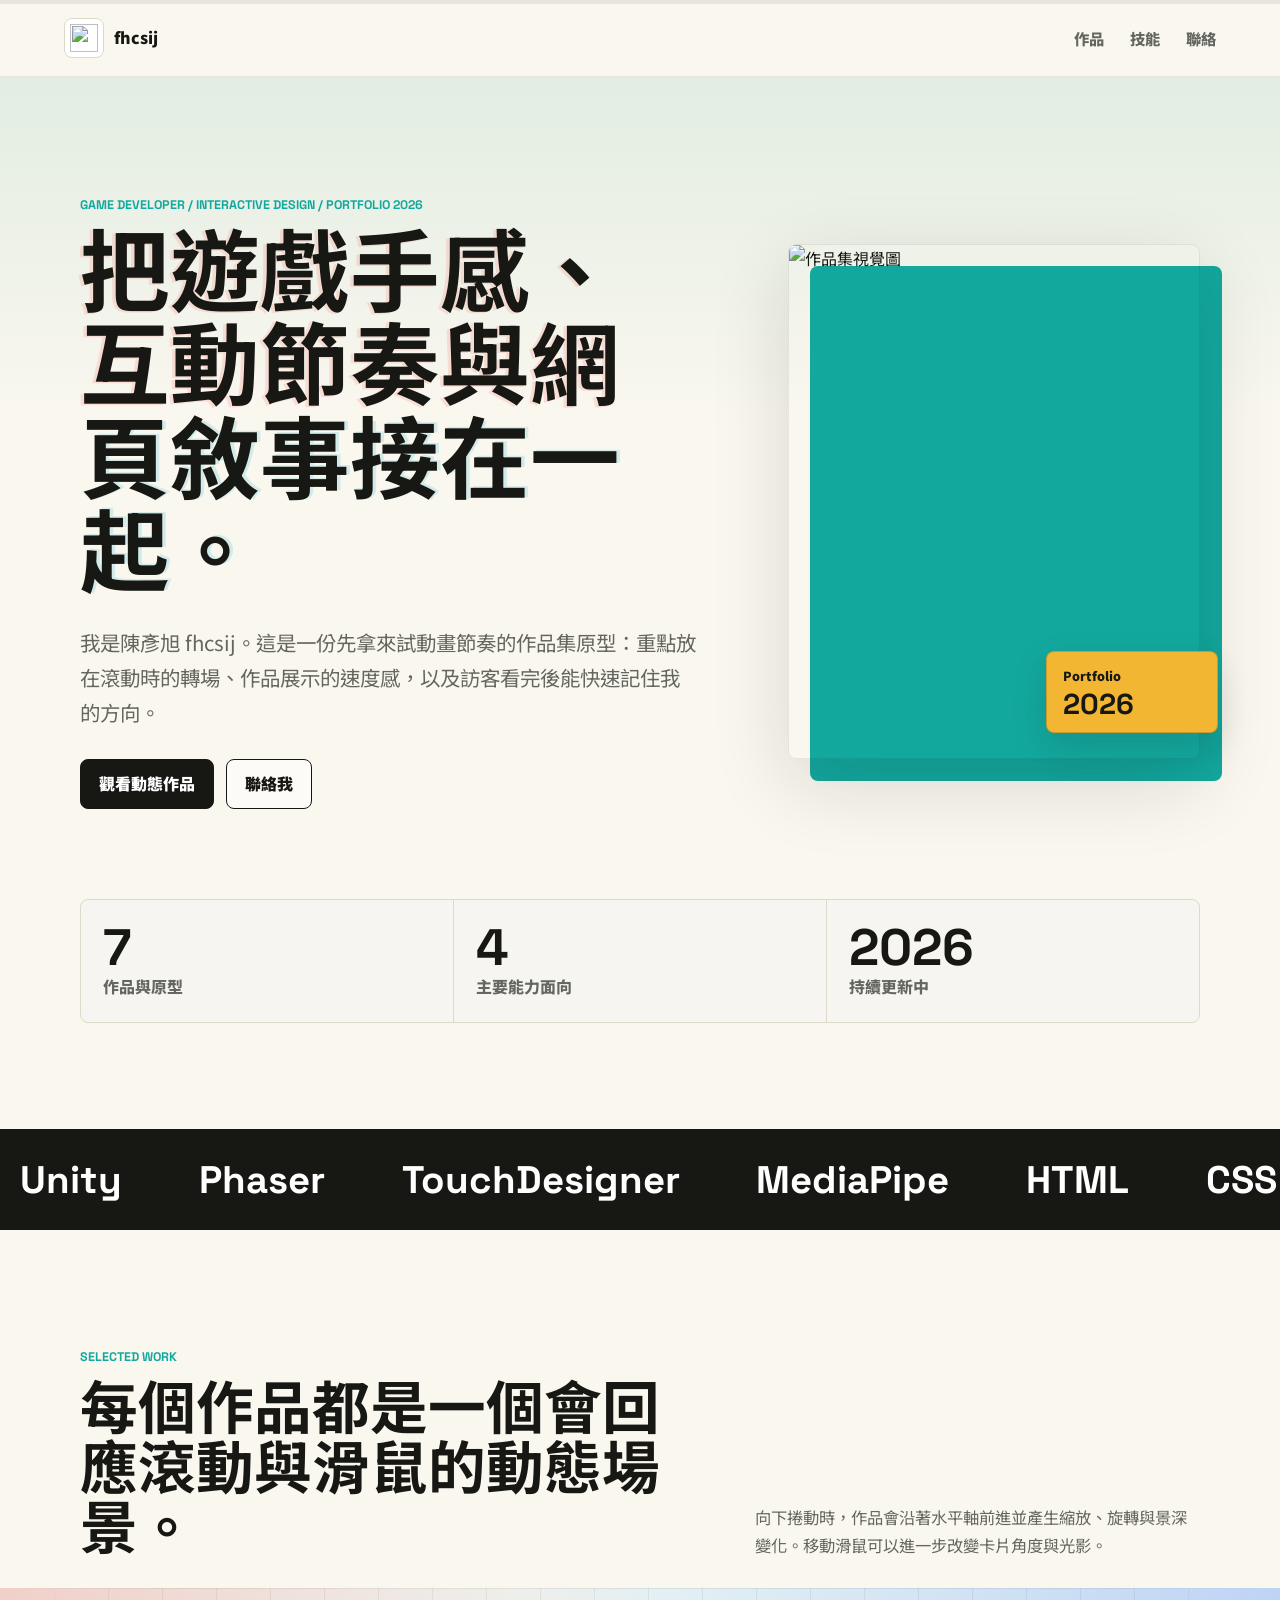
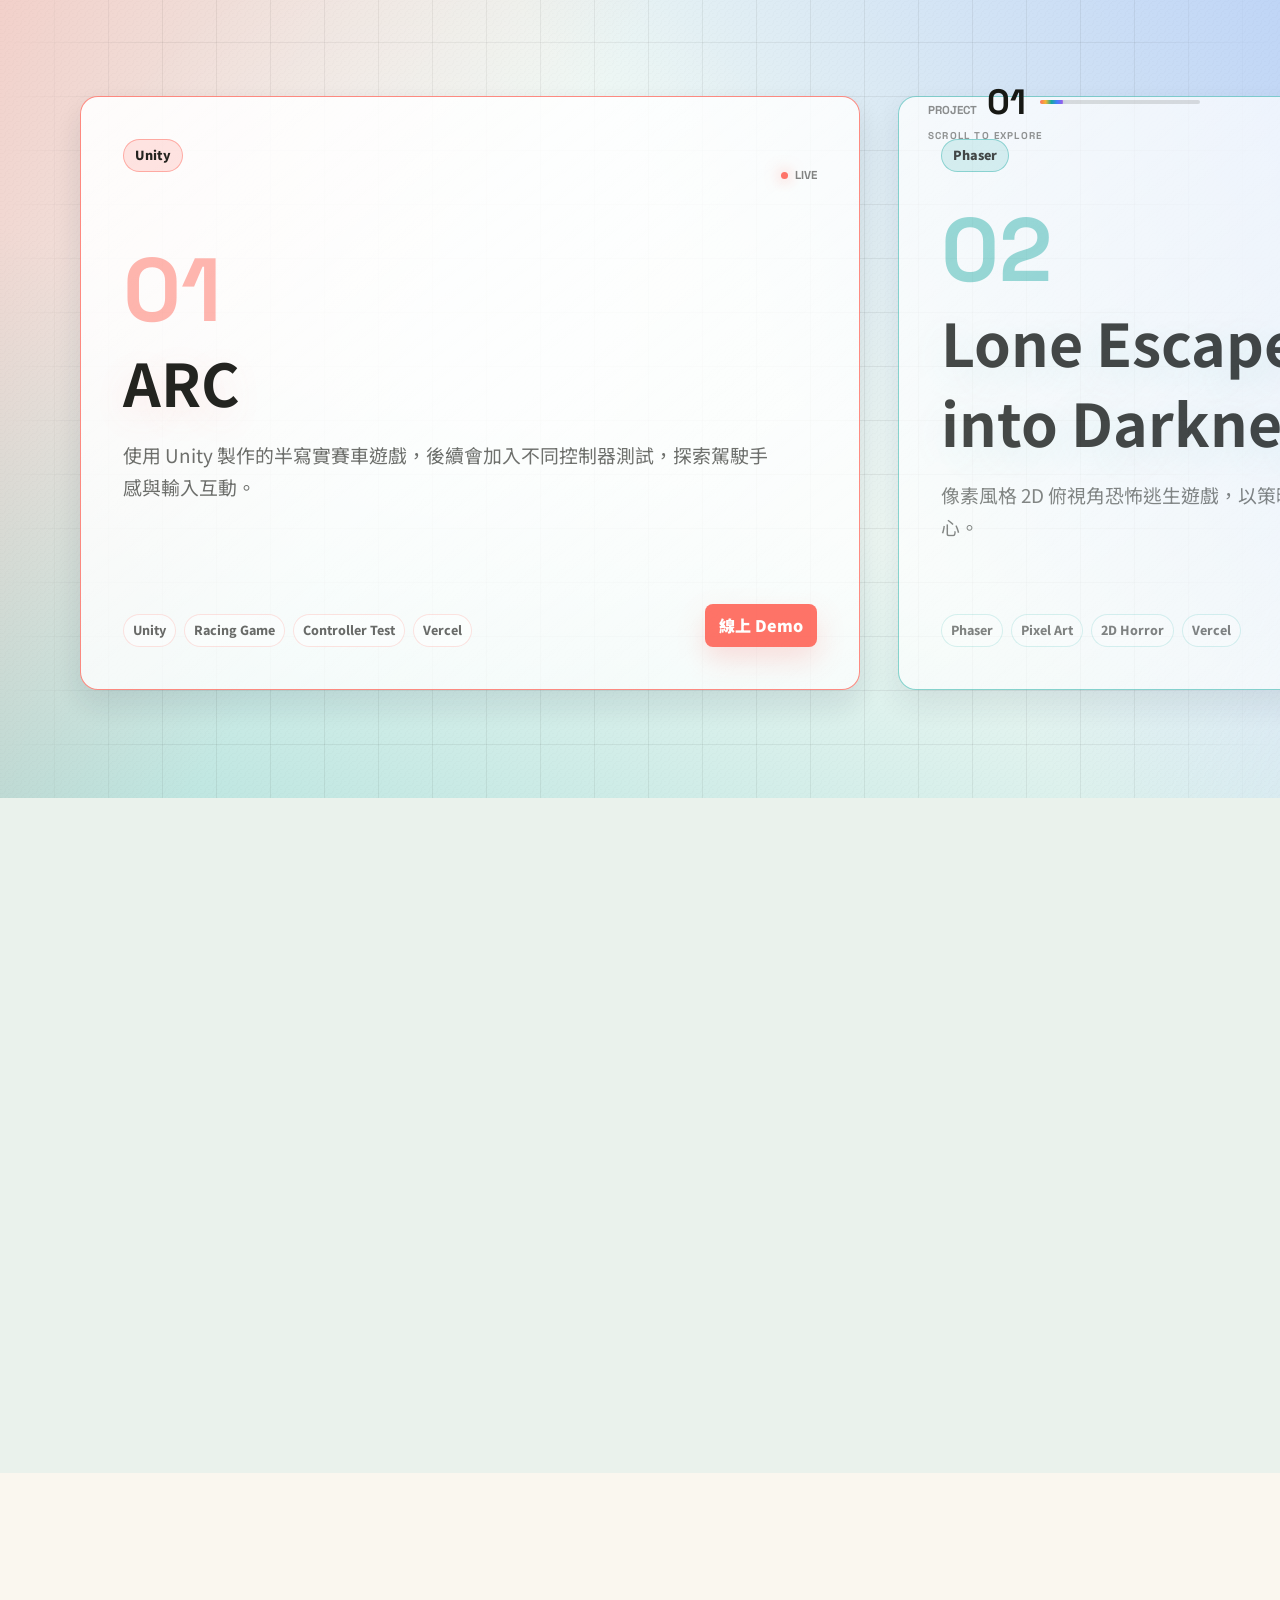
==== commit 8d4fe513: "Fix responsive book layout and warm palette" ====
--- a/index.html
+++ b/index.html
@@ -15,10 +15,10 @@
       rel="stylesheet"
     />
     <link rel="icon" href="assets/logo-fhcsij.svg" type="image/svg+xml" />
-    <link rel="stylesheet" href="styles.css?v=fan-book-20260610-1" />
+    <link rel="stylesheet" href="styles.css?v=fan-book-20260610-4" />
     <script defer src="https://cdn.jsdelivr.net/npm/gsap@3.12.5/dist/gsap.min.js"></script>
     <script defer src="https://cdn.jsdelivr.net/npm/gsap@3.12.5/dist/ScrollTrigger.min.js"></script>
-    <script defer src="script.js?v=fan-book-20260610-1"></script>
+    <script defer src="script.js?v=fan-book-20260610-4"></script>
   </head>
   <body>
     <div class="scroll-progress" aria-hidden="true">
--- a/styles.css
+++ b/styles.css
@@ -23,6 +23,7 @@
 
 html {
   scroll-behavior: smooth;
+  overflow-x: clip;
 }
 
 body {
@@ -487,12 +488,15 @@
   padding: 18px 0;
   background: var(--ink);
   color: #fff;
+  contain: inline-size paint;
 }
 
 .intro-strip__inner {
   display: flex;
   width: max-content;
+  max-width: 100%;
   gap: clamp(28px, 6vw, 82px);
+  overflow: hidden;
   padding-inline: 20px;
   font-family: "Space Grotesk", sans-serif;
   font-size: clamp(1.25rem, 3vw, 2.5rem);
@@ -554,39 +558,43 @@
 }
 
 .horizontal-showcase.book-mode {
-  color: #f7f5ef;
+  color: var(--ink);
   background:
-    radial-gradient(circle at 50% 48%, rgba(255, 255, 255, 0.09), transparent 38%),
-    linear-gradient(135deg, rgba(255, 107, 95, 0.08), transparent 42%),
-    linear-gradient(225deg, rgba(71, 124, 255, 0.11), transparent 44%),
-    #17181b;
+    radial-gradient(circle at 18% 24%, rgba(255, 107, 95, 0.42), transparent 34%),
+    radial-gradient(circle at 82% 18%, rgba(242, 182, 50, 0.36), transparent 32%),
+    radial-gradient(circle at 74% 78%, rgba(19, 168, 158, 0.17), transparent 38%),
+    linear-gradient(145deg, #fff6e9 0%, #ffd9ca 50%, #fff0b9 100%);
 }
 
 .book-mode .showcase-spotlight {
-  background: radial-gradient(circle at 50% 48%, rgba(255, 255, 255, 0.12), transparent 44%);
+  background:
+    radial-gradient(circle at 50% 46%, rgba(255, 255, 255, 0.68), transparent 42%),
+    radial-gradient(circle at 28% 64%, rgba(255, 123, 96, 0.18), transparent 36%);
   opacity: 1;
 }
 
 .book-mode .showcase-grid {
   background-image:
-    linear-gradient(rgba(255, 255, 255, 0.035) 1px, transparent 1px),
-    linear-gradient(90deg, rgba(255, 255, 255, 0.035) 1px, transparent 1px);
+    linear-gradient(rgba(105, 60, 46, 0.075) 1px, transparent 1px),
+    linear-gradient(90deg, rgba(105, 60, 46, 0.075) 1px, transparent 1px);
 }
 
 .book-mode .showcase-counter {
-  color: rgba(255, 255, 255, 0.52);
+  z-index: 45;
+  color: rgba(63, 37, 30, 0.58);
+  text-shadow: 0 2px 12px rgba(255, 255, 255, 0.62);
 }
 
 .book-mode .showcase-counter strong {
-  color: #fff;
+  color: #3f251e;
 }
 
 .book-mode .showcase-counter small {
-  color: rgba(255, 255, 255, 0.44);
+  color: rgba(63, 37, 30, 0.5);
 }
 
 .book-mode .showcase-progress {
-  background: rgba(255, 255, 255, 0.14);
+  background: rgba(91, 51, 39, 0.16);
 }
 
 .showcase-spotlight {
@@ -724,6 +732,7 @@
 }
 
 .book-mode .project-track {
+  z-index: 10;
   display: block;
   width: min(1160px, calc(100vw - 120px));
   height: clamp(570px, 70vh, 740px);
@@ -740,14 +749,14 @@
   top: 4%;
   bottom: 4%;
   left: calc(50% - 5px);
-  z-index: 50;
+  z-index: 30;
   width: 10px;
   background:
-    linear-gradient(90deg, rgba(0, 0, 0, 0.72), rgba(255, 255, 255, 0.46) 48%, rgba(0, 0, 0, 0.72));
+    linear-gradient(90deg, rgba(93, 48, 37, 0.72), rgba(255, 248, 229, 0.82) 48%, rgba(93, 48, 37, 0.72));
   border-radius: 50%;
   box-shadow:
-    -18px 0 40px rgba(0, 0, 0, 0.32),
-    18px 0 40px rgba(0, 0, 0, 0.32);
+    -18px 0 40px rgba(112, 58, 43, 0.2),
+    18px 0 40px rgba(112, 58, 43, 0.2);
   content: "";
   pointer-events: none;
   transform: rotate(-5deg) translateZ(70px);
@@ -760,7 +769,7 @@
   left: 8%;
   z-index: -1;
   height: 18%;
-  background: rgba(0, 0, 0, 0.52);
+  background: rgba(105, 55, 42, 0.2);
   border-radius: 50%;
   content: "";
   pointer-events: none;
@@ -823,7 +832,7 @@
 }
 
 .book-mode .project-slide.is-active {
-  z-index: 40 !important;
+  z-index: 20 !important;
   pointer-events: auto;
 }
 
@@ -868,7 +877,9 @@
 }
 
 .book-mode .project-slide.is-future .project-page-front,
-.book-mode .project-slide.is-future .project-page-back {
+.book-mode .project-slide.is-future .project-page-back,
+.book-mode .project-slide.is-past:not(.is-visible-past) .project-page-front,
+.book-mode .project-slide.is-past:not(.is-visible-past) .project-page-back {
   visibility: hidden !important;
 }
 
@@ -880,9 +891,9 @@
   padding: 28px;
   color: #fff;
   background:
-    linear-gradient(135deg, rgba(var(--accent-rgb), 0.92), rgba(17, 18, 20, 0.97) 68%);
+    linear-gradient(135deg, rgba(var(--accent-rgb), 0.92), rgba(137, 67, 51, 0.96) 72%);
   box-shadow:
-    -18px 22px 42px rgba(0, 0, 0, 0.3),
+    -18px 22px 42px rgba(105, 55, 42, 0.24),
     inset 0 0 0 1px rgba(255, 255, 255, 0.16);
   border-radius: 14px 0 0 14px;
   text-align: center;
@@ -901,6 +912,11 @@
   font-size: clamp(5rem, 9vw, 9rem);
   line-height: 0.85;
   opacity: 0.88;
+}
+
+.book-mode .project-page-back > * {
+  visibility: hidden;
+  opacity: 0;
 }
 
 .project-page-fold {
@@ -1496,7 +1512,7 @@
   }
 }
 
-@media (max-width: 779px) {
+@media (max-width: 1099px), (max-height: 699px) {
   .horizontal-showcase {
     min-height: auto;
     padding: 36px 0 72px;
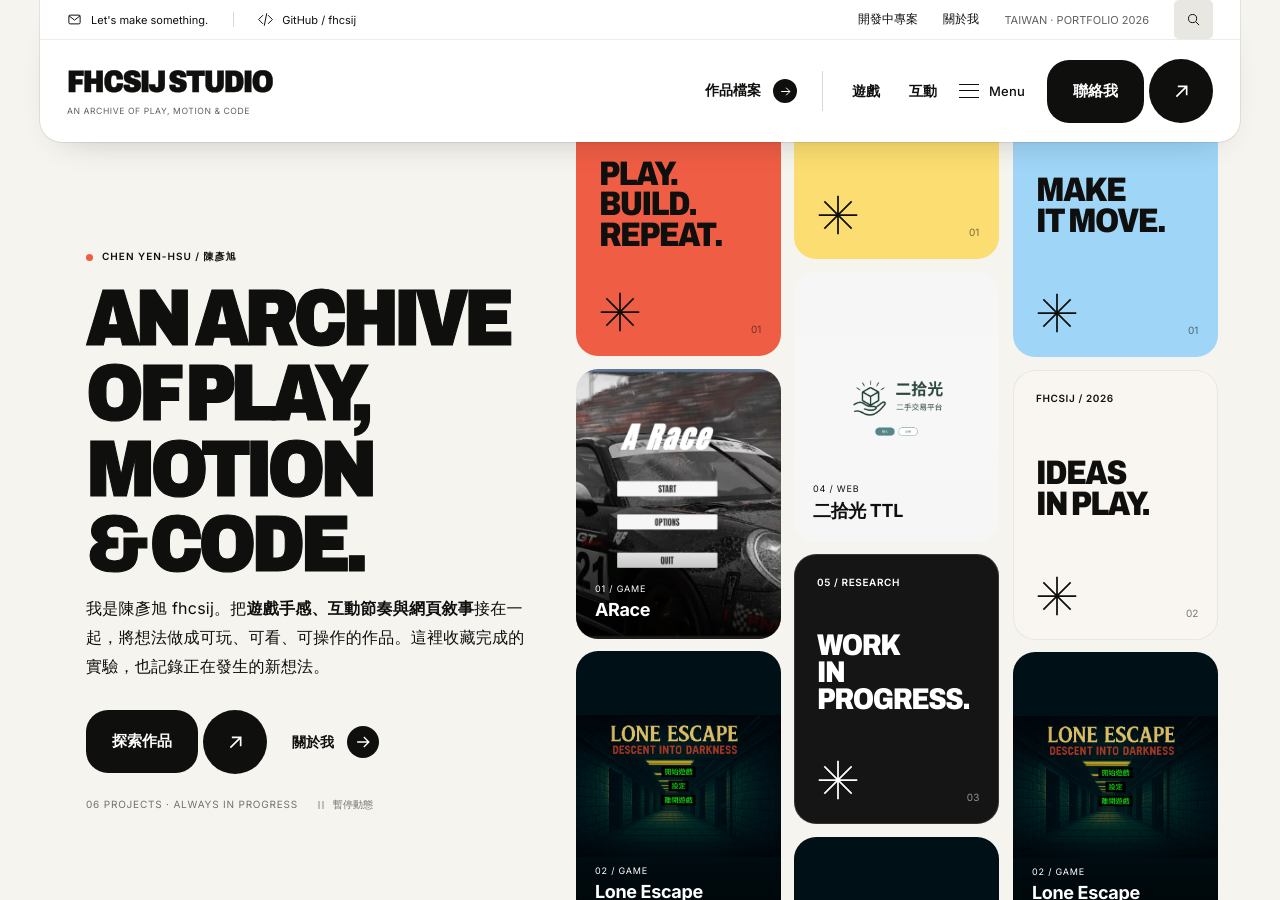
==== commit 918faef4: "Update portfolio homepage and multi-image 3D works gallery" ====
--- a/index.html
+++ b/index.html
@@ -1,227 +1,333 @@
 <!doctype html>
 <html lang="zh-Hant">
-  <head>
-    <meta charset="utf-8" />
-    <meta name="viewport" content="width=device-width, initial-scale=1" />
-    <meta
-      name="description"
-      content="陳彥旭 fhcsij 的動態作品集原型，展示遊戲開發、互動設計與網頁專案。"
-    />
-    <title>陳彥旭 fhcsij｜動態作品集原型</title>
-    <link rel="preconnect" href="https://fonts.googleapis.com" />
-    <link rel="preconnect" href="https://fonts.gstatic.com" crossorigin />
-    <link
-      href="https://fonts.googleapis.com/css2?family=Noto+Sans+TC:wght@400;500;700;900&family=Space+Grotesk:wght@500;700&display=swap"
-      rel="stylesheet"
-    />
-    <link rel="icon" href="assets/logo-fhcsij.svg" type="image/svg+xml" />
-    <link rel="stylesheet" href="styles.css?v=fan-book-20260610-4" />
-    <script defer src="https://cdn.jsdelivr.net/npm/gsap@3.12.5/dist/gsap.min.js"></script>
-    <script defer src="https://cdn.jsdelivr.net/npm/gsap@3.12.5/dist/ScrollTrigger.min.js"></script>
-    <script defer src="script.js?v=fan-book-20260610-4"></script>
-  </head>
-  <body>
-    <div class="scroll-progress" aria-hidden="true">
-      <span class="scroll-progress__bar"></span>
-    </div>
-    <div class="cursor-ring" aria-hidden="true"></div>
-
-    <header class="site-header">
-      <a class="brand" href="#top" aria-label="回到首頁">
-        <span class="brand-mark">
-          <img src="assets/logo-fhcsij.svg" alt="" />
-        </span>
-        <span>fhcsij</span>
-      </a>
-      <nav class="nav-links" aria-label="主要導覽">
-        <a href="#work">作品</a>
-        <a href="#skills">技能</a>
-        <a href="#contact">聯絡</a>
-      </nav>
-      <button class="menu-button" type="button" aria-label="開啟選單" aria-expanded="false">
-        <span></span>
-        <span></span>
-      </button>
+<head>
+  <meta charset="utf-8">
+  <meta name="viewport" content="width=device-width, initial-scale=1, viewport-fit=cover">
+  <meta name="description" content="陳彥旭 fhcsij 的作品檔案：遊戲開發、互動設計、網頁，以及正在發生的新想法。">
+  <meta name="theme-color" content="#f5f4ef">
+  <link rel="icon" href="data:image/svg+xml,%3Csvg xmlns='http://www.w3.org/2000/svg' viewBox='0 0 40 40'%3E%3Crect width='40' height='40' rx='10' fill='%230f0f0e'/%3E%3Cpath d='M11 10h20v5H17v5h11v5H17v9h-6z' fill='%23f5f4ef'/%3E%3C/svg%3E">
+  <title>FHCSIJ — An archive of play, motion & code</title>
+  <style>
+    @font-face{font-family:Archivo;font-style:normal;font-weight:100 900;font-stretch:62% 125%;font-display:block;src:url([data-uri]) format('woff2')}
+    @font-face{font-family:Inter;font-style:normal;font-weight:100 900;font-display:block;src:url([data-uri]) format('woff2')}
+    :root{
+      --paper:#f5f4ef;--ink:#0f0f0e;--card-dark:#151515;--card-cream:#f9f6f1;--red:#ef5d44;--yellow:#fcdd71;--blue:#9fd5f7;
+      --nav-bg:#fff;--nav-fg:var(--ink);--nav-muted:#62615d;--nav-line:rgba(15,15,14,.08);--nav-rule:rgba(15,15,14,.16);--nav-search:#e8e7e2;
+      --display:Archivo,'Arial Black',Impact,system-ui,sans-serif;--sans:Inter,system-ui,-apple-system,'Segoe UI',Roboto,Arial,sans-serif;
+      --col:205.33px;--gap:13px;--pitch:282.5px;--r:22px;--mode:mob;
+      --img-arc:url("[data-uri]");
+      --img-escape:url("[data-uri]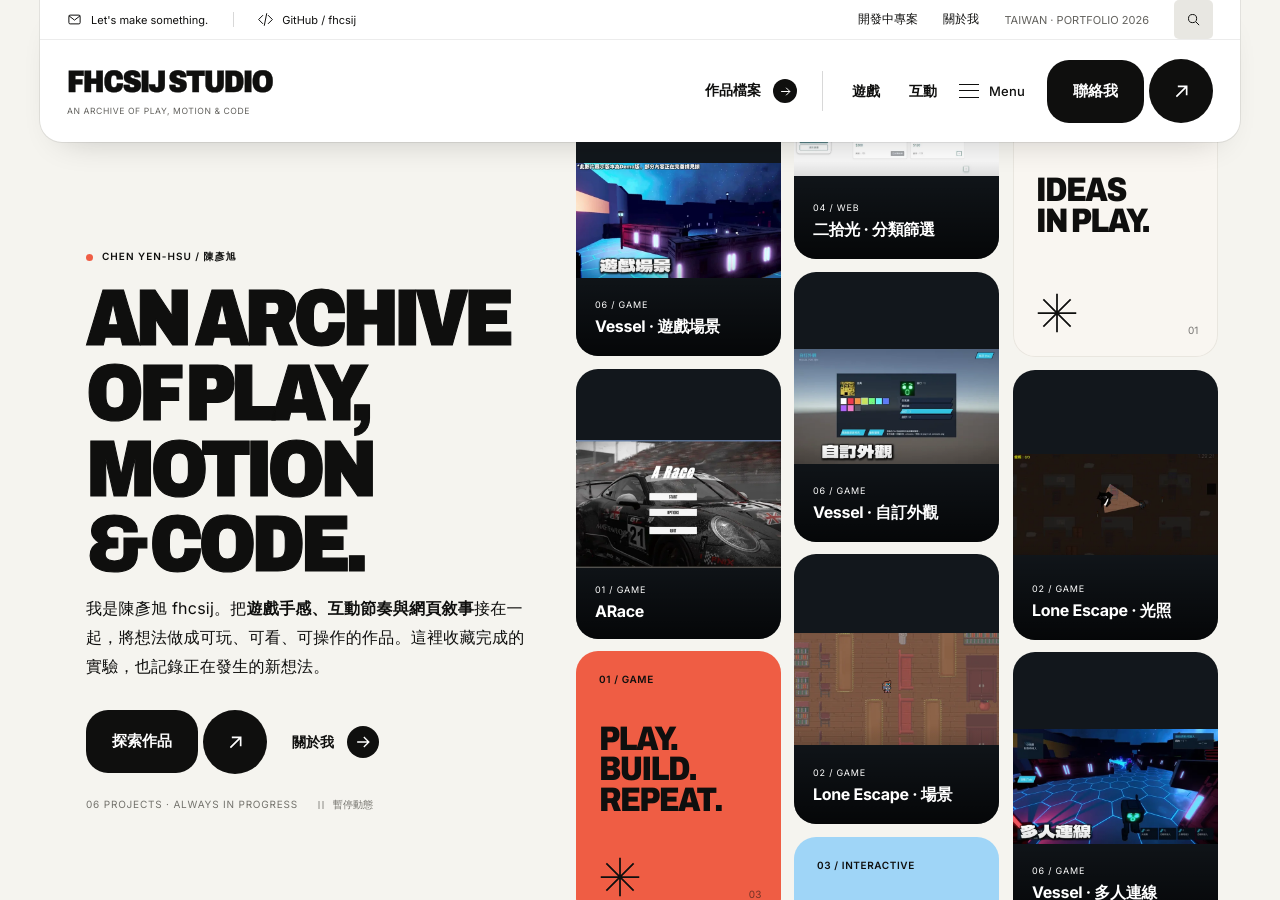
==== commit 9174d8e7: "Refresh portfolio screenshots and add Vessel video showcase" ====
--- a/index.html
+++ b/index.html
@@ -28,9 +28,10 @@
     .main-row{height:102px;display:flex;align-items:center;justify-content:space-between;padding:0 27px;gap:22px}.brand{display:flex;flex-direction:column;flex-shrink:0}.brand strong{font-family:var(--display);font-size:31px;line-height:1.1;font-weight:900;letter-spacing:-1.6px;font-stretch:85%;-webkit-text-stroke:.35px}.brand small{margin-top:7px;font-size:8.6px;letter-spacing:.065em;color:var(--nav-muted)}.main-nav{display:flex;align-items:center;gap:29px;margin-left:auto}.nav-item{display:flex;align-items:center;gap:12px;background:transparent;font-size:14px;font-weight:600;padding:8px 0}.nav-item:first-child{padding-right:25px;border-right:1px solid var(--nav-rule)}.circle{display:grid;place-items:center;border-radius:50%;background:var(--ink);color:#fff;width:32px;height:32px;flex-shrink:0}.circle.small{width:24px;height:24px}.circle.small svg{width:15px;height:15px}.menu-btn{background:transparent;display:flex;gap:10px;align-items:center;padding:12px 0;font-size:13px;font-weight:500}.burger{display:block;width:20px;height:14px;position:relative;border-top:1.5px solid;border-bottom:1.5px solid}.burger:after{content:'';position:absolute;left:0;right:0;top:5px;border-top:1.5px solid}.header-cta{display:flex;align-items:center;gap:5px}.pill{height:63px;padding:0 26px;border-radius:22px;background:var(--ink);color:white;display:inline-flex;align-items:center;justify-content:center;font-size:15px;font-weight:600;white-space:nowrap}.cta-circle{width:64px;height:64px;border-radius:50%;display:grid;place-items:center;background:var(--ink);color:white}.cta-circle svg{width:25px;height:25px;transform:rotate(-45deg)}.pill,.cta-circle,.circle{transition:background .2s,color .2s}.pill:hover,.cta-circle:hover{background:#3b3b37}.text-link{display:flex;align-items:center;gap:13px;font-size:14px;font-weight:700;background:none;padding:0}
     .menu-panel{position:absolute;right:0;top:calc(100% + 10px);width:300px;padding:18px;background:white;border-radius:20px;box-shadow:0 12px 40px #00000014;display:none}.hdr[data-open] .menu-panel{display:grid;gap:2px}.menu-panel a,.menu-panel button{text-align:left;background:none;border-radius:10px;padding:14px;font-size:15px}.menu-panel a:hover,.menu-panel button:hover{background:var(--paper)}.hdr[data-open] .menu-panel>*{animation:navIn .35s both}.hdr[data-open] .menu-panel>:nth-child(2){animation-delay:.04s}.hdr[data-open] .menu-panel>:nth-child(3){animation-delay:.08s}.hdr[data-open] .menu-panel>:nth-child(4){animation-delay:.12s}@keyframes navIn{from{opacity:0;transform:translateY(8px)}to{opacity:1;transform:none}}
     .hero{position:absolute;z-index:2;left:86px;top:calc(200px + (var(--H,800) - 800)*.5px);width:480px}.eyebrow{display:flex;align-items:center;gap:9px;font-size:10px;letter-spacing:.1em;font-weight:600;margin-bottom:17px}.eyebrow:before{content:'';width:7px;height:7px;border-radius:50%;background:var(--red)}h1{font-family:var(--display);font-size:80px;font-weight:900;line-height:.94125;letter-spacing:-.06em;text-transform:uppercase;-webkit-text-stroke:1.1px;font-stretch:95%}.ln{display:block}.line{display:block}.hero-copy{position:absolute;top:344px;max-width:440px;font-size:16px;line-height:1.8;letter-spacing:.015em}.hero-copy strong{font-weight:650}.acts{position:absolute;top:460px;display:flex;align-items:center;gap:25px}.action-pair{display:flex;gap:5px}.hero-note{position:absolute;top:548px;font-size:10px;letter-spacing:.08em;color:#73726c;display:flex;align-items:center;gap:17px}.motion-control{display:flex;align-items:center;gap:6px;padding:0;background:transparent;color:inherit;font-size:10px}.motion-control svg{width:12px;height:12px}
-    .grid{position:absolute;right:62px;top:0;bottom:0;width:calc(3*var(--col) + 2*var(--gap));z-index:1;overflow:visible;pointer-events:none}.col{position:absolute;left:0;top:86px;width:var(--col);animation:colDown 14.6s linear infinite;will-change:transform}.c2{left:calc(var(--col) + var(--gap));top:-11.5px;animation-name:colUp}.c3{left:calc(2*(var(--col) + var(--gap)));top:86.5px}.x1,.x2,.x3{display:none}.x1{left:calc(-1*(var(--col) + var(--gap)));animation-name:colUp}.x2{left:calc(-2*(var(--col) + var(--gap)))}.x3{left:calc(-3*(var(--col) + var(--gap)));animation-name:colUp}.ex1 .x1,.ex2 .x1,.ex2 .x2,.ex3 .x1,.ex3 .x2,.ex3 .x3{display:block}
+    .grid{position:absolute;right:62px;top:0;bottom:0;width:calc(3*var(--col) + 2*var(--gap));z-index:1;overflow:visible;pointer-events:none}.col{position:absolute;left:0;top:86px;width:var(--col);animation:colDown 23.36s linear infinite;will-change:transform}.c2{left:calc(var(--col) + var(--gap));top:-11.5px;animation-name:colUp}.c3{left:calc(2*(var(--col) + var(--gap)));top:86.5px}.x1,.x2,.x3{display:none}.x1{left:calc(-1*(var(--col) + var(--gap)));animation-name:colUp}.x2{left:calc(-2*(var(--col) + var(--gap)))}.x3{left:calc(-3*(var(--col) + var(--gap)));animation-name:colUp}.ex1 .x1,.ex2 .x1,.ex2 .x2,.ex3 .x1,.ex3 .x2,.ex3 .x3{display:block}
     .cell{height:calc(var(--pitch) - var(--gap));margin-bottom:var(--gap);border-radius:var(--r);position:relative;overflow:hidden;contain:paint;background:var(--card-cream)}.cell:after{content:'';position:absolute;inset:0;background-image:var(--grain);background-size:180px;opacity:.13;mix-blend-mode:multiply;pointer-events:none}.red{background:var(--red)}.yellow{background:var(--yellow)}.blue{background:var(--blue)}.cream{box-shadow:inset 0 0 0 1px #e9e6df}.dark{background:var(--card-dark);color:white;box-shadow:inset 0 0 0 1px #ffffff24}.dark:after{mix-blend-mode:screen;opacity:.035}.tile-label{position:absolute;inset:23px;display:flex;flex-direction:column;justify-content:space-between;z-index:1}.tile-label small{font-size:10px;font-weight:600;letter-spacing:.06em}.tile-label strong{font-family:var(--display);font-size:34px;line-height:.9;letter-spacing:-.045em;font-weight:850}.tile-label svg{width:42px;height:42px;stroke-width:1}.tile-number{position:absolute;bottom:20px;right:20px;font-size:10px;opacity:.55}
     .ph:before{content:'';position:absolute;inset:0;background-image:var(--pic);background-size:cover;background-position:center}.ph:after{display:none}.i-arc{--pic:var(--img-arc)}.i-escape{--pic:var(--img-escape);background:#001017}.i-escape:before{background-size:contain;background-repeat:no-repeat}.i-ttl{--pic:var(--img-ttl);background:#f6f6f6}.i-ttl:before{background-size:contain;background-repeat:no-repeat}.photo-caption{position:absolute;inset:auto 0 0;padding:42px 19px 18px;background:linear-gradient(transparent,#000000b8);color:white;display:flex;flex-direction:column;gap:5px}.photo-caption small{font-size:9px;letter-spacing:.09em}.photo-caption strong{font-size:18px;font-weight:700;letter-spacing:-.02em}.i-ttl .photo-caption{background:linear-gradient(transparent,#f6f6f6f2);color:var(--ink)}
+    .project-shot{background:#12171c}.project-shot:before{background-size:contain;background-repeat:no-repeat}.project-shot .photo-caption strong{font-size:16px}.concept-shot .photo-caption small{color:#e8cf9b}
     @keyframes colDown{from{transform:translate3d(0,0,0)}to{transform:translate3d(0,-50%,0)}}@keyframes colUp{from{transform:translate3d(0,-50%,0)}to{transform:translate3d(0,0,0)}}.motion-paused .col,.intro .col,.page-hidden .col,.panel-open .col{animation-play-state:paused}.motion-paused .col,.page-hidden .col,.panel-open .col{will-change:auto}
     .desk .stage{position:fixed;left:0;top:0;transform:scale(var(--s));transform-origin:0 0;width:calc(var(--W)*1px);height:calc(var(--H)*1px)}
     dialog{color:var(--ink);border:0;margin:auto;background:var(--paper);padding:0}dialog::backdrop{background:#0f0f0e66}.panel{width:min(1120px,calc(100vw - 64px));height:min(850px,calc(100svh - 64px));border-radius:24px;overflow:hidden}.panel[open]{display:flex;flex-direction:column}.panel-head{display:flex;justify-content:space-between;align-items:center;padding:27px 32px;background:white;flex-shrink:0;border-bottom:1px solid var(--nav-line)}.panel-kicker{font-size:10px;letter-spacing:.12em;margin-bottom:9px;color:#66645f}.panel-head h2{font-family:var(--display);font-weight:850;font-size:32px;letter-spacing:-.045em}.close-btn{background:var(--nav-search);width:42px;height:42px;display:grid;place-items:center;border-radius:50%}.panel-body{overflow:auto;overscroll-behavior:contain;padding:28px 32px 40px;min-height:0}.archive-toolbar{display:flex;align-items:center;gap:20px;justify-content:space-between;margin-bottom:26px;flex-wrap:wrap}.filters{display:flex;gap:7px;flex-wrap:wrap}.filter{padding:9px 14px;background:white;border:1px solid #deddd6;border-radius:30px;font-size:12px;white-space:nowrap}.filter[aria-pressed=true]{background:var(--ink);color:#fff;border-color:var(--ink)}.search-field{display:flex;align-items:center;gap:8px;background:transparent;border-bottom:1px solid #aaa89f;padding:8px 0;width:185px}.search-field svg{width:17px;height:17px}.search-field input{width:100%;min-width:0;border:0;outline:0;background:transparent;font-size:12px;padding:3px}.search-field:focus-within{outline:2px solid #3b82f6;outline-offset:5px}.archive-summary{font-size:11px;color:#696861;margin-bottom:20px}.project-list{display:grid;grid-template-columns:repeat(3,minmax(0,1fr));gap:18px}.project-card{background:white;overflow:hidden;border:1px solid #e6e4db;border-radius:18px;display:flex;flex-direction:column}.project-art{height:165px;position:relative;display:flex;flex-direction:column;justify-content:space-between;padding:20px;overflow:hidden}.project-art small{font-size:10px;letter-spacing:.1em;font-weight:600;z-index:1}.project-art strong{font-family:var(--display);font-weight:900;font-size:43px;line-height:.9;letter-spacing:-.05em;max-width:230px;z-index:1}.project-art:after{content:'';position:absolute;inset:0;background:var(--grain);background-size:180px;opacity:.1;mix-blend-mode:multiply}.art-arc{background:var(--red)}.art-escape{background:var(--card-dark);color:#fcdd71}.art-time{background:var(--blue)}.art-ttl{background:#d2d5be}.art-research{background:#ded4ed}.art-rustborn{background:var(--yellow)}.art-concept{background:#edeae1}.art-mark{position:absolute;right:18px;top:18px;opacity:.4}.art-mark svg{width:75px;height:75px;stroke-width:1}.project-text{padding:20px;display:flex;flex:1;flex-direction:column}.project-meta{display:flex;justify-content:space-between;align-items:center;margin-bottom:13px;font-size:10px;color:#66645f}.status{display:inline-flex;align-items:center;gap:5px;background:#efeee8;border-radius:30px;padding:4px 8px;font-size:10px;white-space:nowrap}.status:before{content:'';height:5px;width:5px;background:#8a8980;border-radius:50%}.status.live:before{background:#3b7552}.status.development{background:#fff2bf;color:#795500}.status.development:before{background:#af7a09}.project-text h3{font-size:17px;font-weight:700;line-height:1.45;margin-bottom:10px;letter-spacing:-.025em}.project-text p{font-size:12px;line-height:1.9;color:#62615d}.tags{display:flex;gap:5px;flex-wrap:wrap;margin:16px 0}.tags span{font-size:9px;border:1px solid #deddd6;padding:4px 7px;border-radius:5px}.project-action{display:flex;align-items:center;justify-content:space-between;margin-top:auto;padding-top:14px;border-top:1px solid #ecebe6;font-size:12px;font-weight:650}.project-action svg{width:18px;height:18px}.project-action:hover{color:#bd432e}.concept-note{margin-top:auto;padding-top:14px;border-top:1px solid #ecebe6;color:#85837b;font-size:11px}.empty-state{padding:50px 0;text-align:center;color:#696861;font-size:14px}.empty-state[hidden]{display:none}.about-layout{display:grid;grid-template-columns:.9fr 1.1fr;gap:40px}.about-name{font-family:var(--display);font-size:clamp(35px,5vw,65px);line-height:1;font-weight:900;letter-spacing:-.06em;margin:20px 0 25px}.about-copy p{font-size:14px;line-height:2;margin-bottom:16px;color:#62615d}.about-skills{display:grid;grid-template-columns:1fr 1fr;gap:12px;margin-top:25px}.about-skills article{padding:22px;border:1px solid #deddd6;border-radius:15px}.about-skills small{display:block;font-size:10px;color:#696861;margin-bottom:18px}.about-skills h3{font-size:16px;margin-bottom:9px}.about-skills p{font-size:12px;line-height:1.9;color:#62615d}.about-contact{margin-top:28px;display:flex;gap:15px;flex-wrap:wrap}.about-contact a{font-size:12px;border-bottom:1px solid;padding-bottom:5px}.panel-footer{margin-top:30px;padding-top:20px;border-top:1px solid #deddd6;display:flex;justify-content:space-between;font-size:10px;color:#77756e}.panel-opening{animation:panelIn .35s cubic-bezier(.16,1,.3,1)}@keyframes panelIn{from{opacity:0;transform:translateY(18px)}to{opacity:1;transform:none}}
@@ -297,16 +298,18 @@
     const projects=[
       {title:"ARace",art:'arc',cover:'ARACE.',category:'game',tag:'Unity / Racing',description:"ARace 是自主開發的 Unity 3D 賽車遊戲。我獨立負責遊戲程式與系統整合，將主選單、車輛操作、跟隨鏡頭、賽事流程與完賽結果串接成可操作的遊戲體驗。\n\n車輛部分包含加速、轉向與煞車，並處理車輛重心與防側傾；鏡頭提供跟隨、拖曳觀看及回正。賽事系統包含開賽倒數、圈數與檢查點、單圈計時、完賽慢動作及結果面板，讓操作回饋與比賽規則共同支援玩家的駕駛體驗。\n\n使用 Unity、C#、Rigidbody、WheelCollider 與 TextMeshPro。這件作品累積了多個功能模組整合與測試的經驗；車模及賽道包含匯入資源，我的主要貢獻為遊戲程式與系統整合。",stack:['Unity','Racing Game','Controller Test'],url:'https://arc-web-mocha.vercel.app/',cta:'線上 Demo'},
       {title:"Lone Escape: Descent into Darkness",art:'escape',cover:'LONE<br>ESCAPE.',category:'game',tag:'Phaser / Horror',description:"Lone Escape: Descent into Darkness（孤獨逃生：墮入黑暗）是課程團隊製作的像素風格 2D 俯視角恐怖逃生遊戲，以迷宮探索、怪物躲避與路線選擇為核心。玩家需要依不同房間的通關條件尋找出口，完成逃生挑戰；整體作品目前大致完成。\n\n我負責 UI 設計與房間機制設計。地圖 1、3 以探索迷宮、抵達出口作為通關條件；地圖 2 則需要先蒐集三根蠟燭才能通關，未集齊時回到探索流程。我將出口判定與物品蒐集條件整理為不同的流程，明確呈現各步驟的判斷及返回路徑。\n\n作品使用 Phaser。展示畫面包含書櫃與走道、床位與通道、課桌與教室等團隊場景配置；地圖美術為團隊素材，我的個人貢獻以介面、房間規則與通關流程呈現。",stack:['Phaser','Pixel Art','2D Horror'],url:'https://lone-escape-descent-into-darkness.vercel.app/',cta:'線上 Demo'},
-      {title:"Chronostasis",art:'time',cover:'CHRONO<br>STASIS.',category:'interactive',tag:'Interactive Art',description:"Chronostasis 是結合 TouchDesigner、MediaPipe 與手勢辨識的互動影像作品，探索身體動作、時間流動與視覺感知之間的關係。觀眾透過手勢參與影像變化，讓原本被動觀看的過程，轉變成能夠主動介入的互動體驗。\n\n作品以手勢操控時間流動作為核心概念，將動作輸入與即時影像回饋連結起來。重點不只是顯示影像，而是讓觀眾感受到自己的動作如何影響觀看到的時間與畫面。此處提供影片展示入口，呈現作品的互動方式與視覺效果。",stack:['TouchDesigner','MediaPipe','Gesture'],url:'https://youtu.be/JFRc-Lt4ZZA',cta:'影片展示'},
+      {title:"Chronostasis",art:'time',cover:'CHRONO<br>STASIS.',category:'interactive',tag:'Interactive Art',description:"Chronostasis（時間靜止錯覺）是以「人與時間的關係」為核心的團隊互動影像作品，結合 TouchDesigner 與 MediaPipe，讓觀眾透過身體動作與手勢介入時間流動。作品以「控制」與「失控」之間的張力，引導觀眾思考：當我們試圖掌握時間時，是否也會感受到它無法被完全留住。\n\n簡報規劃以雙手距離控制時間流速：靠近時加速、張開時慢速流動，握拳時暫停；雙手放下或離開偵測範圍後，恢復正常流速。觀眾的位置與動作也納入影像回饋設計，透過光線、粒子與時鐘意象，串起初始、互動與轉換階段。\n\n我負責硬體與軟體的串接、整合，串聯攝影機輸入、手勢偵測、即時影像生成與投影呈現。簡報列出的整合工具為 TouchDesigner、MediaPipe、攝影機、投影機與電腦；並針對辨識穩定度、投影校正與光線干擾規劃測試及調整。下方收錄簡報的場景概念、互動流程與系統架構；場景圖為概念示意，實際互動效果可由作品影片查看。",stack:['TouchDesigner','MediaPipe','Gesture'],url:'https://youtu.be/JFRc-Lt4ZZA',cta:'影片展示'},
       {title:"二拾光 TTL",art:'ttl',cover:'二拾光<br>TTL.',category:'web',tag:'Web / Storytelling',description:"TTL 二拾光是網路資料庫課程的團隊作品，以二手商品交換與再利用為主題。網站把商品瀏覽、買賣家操作、購物車及訂單流程串接到資料庫，並加入商品捐贈與點數機制，讓物品能透過交易或捐贈延續使用價值。\n\n主要功能包含會員註冊與登入、買賣家介面、商品刊登與編輯，以及名稱、分類和價格篩選；交易流程包含購物車、訂單建立與明細、點數折抵，並提供捐贈商品展示與點數處理。作品使用 HTML、CSS、JavaScript、Bootstrap、PHP 與 MariaDB／MySQL。\n\n我負責系統設計與資料庫架構，從會員、商品、訂單之間的資料關聯出發，規劃不同功能如何共同支援使用流程。這項作品讓我進一步理解系統規劃與資料結構的配合；結帳功能為課程流程展示，尚未串接第三方支付。",stack:['PHP','SQL','Web App'],url:'https://ttl-woad.vercel.app/',cta:'線上 Demo'},
-      {title:"國科會專案｜元宇宙學習環境",art:'research',cover:'RESEARCH<br>IN PLAY.',category:'interactive',tag:'Research',status:'development',description:"自 2026 年 7 月起參與元宇宙學習環境相關國科會計畫，負責多人 VR 環境的網路連線、場景及互動整合。計畫結合社會共享自我調節學習理論、情緒辨識與人工智慧虛擬學習夥伴，探討地球科學學習成效與學習感受，目前仍持續進行中。\n\n我的工作包含連線失敗排查、記錄環境設定並統一香港連線區域，以及依參與者 ID 還原分組。教學互動部分整合區域交談、巡組與廣播等語音需求，並處理手部穿牆限制與追蹤調整，讓連線、分組、語音和場景互動能共同運作。\n\n這項經驗讓我更重視問題現象、設定、處理步驟與測試結果的可追溯紀錄。情緒辨識模型、學習理論設計與學習成效驗證屬於計畫整體範圍，並非我的已完成成果。",stack:['Research','開發中'],url:'https://github.com/fhcsij/Photon-VR_test',cta:'GitHub 專案'},
-      {title:"Vessel｜畢業製作",art:'rustborn',cover:'VES<br>SEL.',category:'game',tag:'Unity / Graduation',status:'development',description:"Vessel 是團隊規劃中的四人 3D 動作遊戲，結合戰鬥、零件蒐集與角色組裝。玩家透過不同部件調整戰鬥方式，並共同面對 Boss 挑戰；上述內容為遊戲企畫，實際功能依開發進度逐步完成。\n\n我負責 Boss 在場景中的移動腳本與攻擊行為腳本，兩項功能目前都仍在製作中。作品使用 Unity，個人貢獻以 Boss 行為的程式實作呈現；模型與材質等美術內容則屬於團隊素材。\n\n從這項實作延伸出 NPC 如何依目標與環境組合行動、以及環境改變時如何調整計畫的研究問題。GOAP 與學習式成本估計是未來擬以獨立原型探索的研究構想，並不是 Vessel 已完成的功能。",stack:['Unity','畢業製作','開發中'],url:'https://github.com/Kevin19941227/Graduation-Project-Rustborn',cta:'GitHub 專案',note:'私人儲存庫，需有存取權限。'},
+      {title:"國科會專案｜元宇宙學習環境",art:'research',cover:'RESEARCH<br>IN PLAY.',category:'interactive',tag:'Research',status:'development',description:"自 2026 年 6 月起參與元宇宙學習環境相關國科會計畫，負責多人 VR 環境的網路連線、場景及互動整合。計畫結合社會共享自我調節學習理論、情緒辨識與人工智慧虛擬學習夥伴，探討地球科學學習成效與學習感受，目前仍持續進行中。\n\n我的工作包含連線失敗排查、記錄環境設定並統一香港連線區域，以及依參與者 ID 還原分組。教學互動部分整合區域交談、巡組與廣播等語音需求，並處理手部穿牆限制與追蹤調整，讓連線、分組、語音和場景互動能共同運作。\n\n這項經驗讓我更重視問題現象、設定、處理步驟與測試結果的可追溯紀錄。情緒辨識模型、學習理論設計與學習成效驗證屬於計畫整體範圍，並非我的已完成成果。",stack:['Research','開發中'],url:'https://github.com/fhcsij/Photon-VR_test',cta:'GitHub 專案'},
+      {title:"Vessel｜畢業製作",art:'rustborn',cover:'VES<br>SEL.',category:'game',tag:'Unity / Graduation',status:'development',description:"Vessel 是團隊規劃中的四人 3D 動作遊戲，結合戰鬥、零件蒐集與角色組裝。玩家透過不同部件調整戰鬥方式，並共同面對 Boss 挑戰；上述內容為遊戲企畫，實際功能依開發進度逐步完成。\n\n我負責 Boss 在場景中的移動腳本與攻擊行為腳本，兩項功能目前都仍在製作中。作品使用 Unity，個人貢獻以 Boss 行為的程式實作呈現；模型與材質等美術內容則屬於團隊素材。\n\n從這項實作延伸出 NPC 如何依目標與環境組合行動、以及環境改變時如何調整計畫的研究問題。GOAP 與學習式成本估計是未來擬以獨立原型探索的研究構想，並不是 Vessel 已完成的功能。",stack:['Unity','畢業製作','開發中'],url:'assets/videos/vessel-exhibition.mp4',cta:'展演影片',note:'開發中作品；點擊可觀看 Vessel 展演影片。'},
     ];
-    const colDefs={x3:['i-escape','blue','dark','i-arc','yellow'],x2:['yellow','i-arc','cream','red','i-ttl'],x1:['blue','i-escape','red','i-arc','cream'],c1:['red','i-arc','i-escape','blue','i-ttl'],c2:['yellow','i-ttl','dark','i-escape','red'],c3:['blue','cream','i-escape','yellow','i-arc']};
+    // Homepage waterfall: actual project screenshots, kept small for smooth motion.
+    const waterfallPhotos={"i-shot-0": {"image": "assets/images/home-01.webp", "kicker": "01 / GAME", "title": "ARace"}, "i-shot-1": {"image": "assets/images/home-02.webp", "kicker": "02 / GAME", "title": "Lone Escape · 探索"}, "i-shot-2": {"image": "assets/images/home-03.webp", "kicker": "02 / GAME", "title": "Lone Escape · 場景"}, "i-shot-3": {"image": "assets/images/home-04.webp", "kicker": "02 / GAME", "title": "Lone Escape · 光照"}, "i-shot-5": {"image": "assets/images/home-06.webp", "kicker": "02 / GAME", "title": "Lone Escape · 互動"}, "i-shot-6": {"image": "assets/images/home-07.webp", "kicker": "04 / WEB", "title": "二拾光 · 商品列表"}, "i-shot-7": {"image": "assets/images/home-08.webp", "kicker": "04 / WEB", "title": "二拾光 · 分類篩選"}, "i-shot-9": {"image": "assets/images/home-10.webp", "kicker": "04 / WEB", "title": "二拾光 · 交易流程"}, "i-shot-10": {"image": "assets/images/home-11.webp", "kicker": "03 / CONCEPT", "title": "Chronostasis · 場景概念"}, "i-shot-12": {"image": "assets/images/home-13.webp", "kicker": "03 / INTERACTIVE", "title": "Chronostasis · 系統整合"}, "i-shot-13": {"image": "assets/images/home-14.webp", "kicker": "06 / GAME", "title": "Vessel · 遊戲場景"}, "i-shot-14": {"image": "assets/images/home-15.webp", "kicker": "06 / GAME", "title": "Vessel · 自訂外觀"}, "i-shot-15": {"image": "assets/images/home-16.webp", "kicker": "06 / GAME", "title": "Vessel · 多人連線"}, "i-shot-16": {"image": "assets/images/home-17.webp", "kicker": "06 / GAME", "title": "Vessel · 自由組裝"}, "i-shot-17": {"image": "assets/images/home-18.webp", "kicker": "06 / GAME", "title": "Vessel · 戰鬥"}};
+    const colDefs={"c1": ["i-shot-13", "i-shot-0", "red", "i-shot-6", "i-shot-10", "i-shot-1", "cream", "i-shot-16"], "c2": ["i-shot-7", "i-shot-14", "i-shot-2", "blue", "i-shot-0", "i-shot-16", "yellow", "i-shot-17"], "c3": ["cream", "i-shot-3", "i-shot-15", "i-shot-9", "red", "i-shot-12", "i-shot-13", "i-shot-5"], "x1": ["i-shot-16", "i-shot-6", "yellow", "i-shot-13", "i-shot-12", "dark", "i-shot-14", "i-shot-0"], "x2": ["i-shot-0", "red", "i-shot-17", "i-shot-1", "i-shot-7", "cream", "i-shot-13", "i-shot-5"], "x3": ["blue", "i-shot-9", "i-shot-15", "i-shot-3", "yellow", "i-shot-10", "i-shot-16", "i-shot-2"]};
     const tileCopy={red:['01 / GAME','PLAY.<br>BUILD.<br>REPEAT.'],yellow:['06 / IN PROGRESS','VES<br>SEL.'],blue:['03 / INTERACTIVE','MAKE<br>IT MOVE.'],cream:['FHCSIJ / 2026','IDEAS<br>IN PLAY.'],dark:['05 / RESEARCH','WORK<br>IN<br>PROGRESS.']};
     const photoCopy={'i-arc':['01 / GAME','ARace'],'i-escape':['02 / GAME','Lone Escape'],'i-ttl':['04 / WEB','二拾光 TTL']};
     const grid=document.querySelector('.grid');
-    Object.entries(colDefs).forEach(([name,cells])=>{const col=document.createElement('div');col.className=`col ${name}`;cells.forEach((kind,index)=>{const cell=document.createElement('div');cell.className=`cell ${kind.startsWith('i-')?'ph ':''}${kind}`;const copy=tileCopy[kind];if(copy)cell.innerHTML=`<div class="tile-label"><small>${copy[0]}</small><strong>${copy[1]}</strong>${icon('asterisk')}</div><span class="tile-number">${String(index+1).padStart(2,'0')}</span>`;const photo=photoCopy[kind];if(photo)cell.innerHTML=`<div class="photo-caption"><small>${photo[0]}</small><strong>${photo[1]}</strong></div>`;col.appendChild(cell)});[...col.children].forEach(cell=>col.appendChild(cell.cloneNode(true)));grid.appendChild(col)});
+    Object.entries(colDefs).forEach(([name,cells])=>{const col=document.createElement('div');col.className=`col ${name}`;cells.forEach((kind,index)=>{const cell=document.createElement('div');cell.className=`cell ${kind.startsWith('i-')?'ph ':''}${kind}`;const copy=tileCopy[kind];if(copy)cell.innerHTML=`<div class="tile-label"><small>${copy[0]}</small><strong>${copy[1]}</strong>${icon('asterisk')}</div><span class="tile-number">${String(index+1).padStart(2,'0')}</span>`;const shot=waterfallPhotos[kind];if(shot){cell.style.setProperty('--pic',`url("${shot.image}")`);cell.classList.add('project-shot');if(kind==='i-shot-10')cell.classList.add('concept-shot')}const photo=shot?[shot.kicker,shot.title]:photoCopy[kind];if(photo)cell.innerHTML=`<div class="photo-caption"><small>${photo[0]}</small><strong>${photo[1]}</strong></div>`;col.appendChild(cell)});[...col.children].forEach(cell=>col.appendChild(cell.cloneNode(true)));grid.appendChild(col)});
     const modes=['desk','mob','mob-l','tab','tab-l','tab-p','tall','ex1','ex2','ex3'];
     function fit(){const mode=getComputedStyle(root).getPropertyValue('--mode').trim();root.classList.remove(...modes);root.classList.add(mode);if(mode.startsWith('mob'))root.classList.add('mob');if(mode.startsWith('tab'))root.classList.add('tab');if(mode==='desk'){const vw=innerWidth,vh=innerHeight,s=vw/vh>1280/800?vh/800:vw/1280,W=vw/s,H=vh/s;root.style.setProperty('--s',s);root.style.setProperty('--W',W);root.style.setProperty('--H',H);if(H>845)root.classList.add('tall');const extra=Math.min(3,Math.max(0,Math.floor((W-1294)/218.33)));if(extra)root.classList.add(`ex${extra}`)}}
     let fitFrame=0;function scheduleFit(){if(!fitFrame)fitFrame=requestAnimationFrame(()=>{fit();fitFrame=0})}fit();addEventListener('resize',scheduleFit);addEventListener('orientationchange',scheduleFit);
